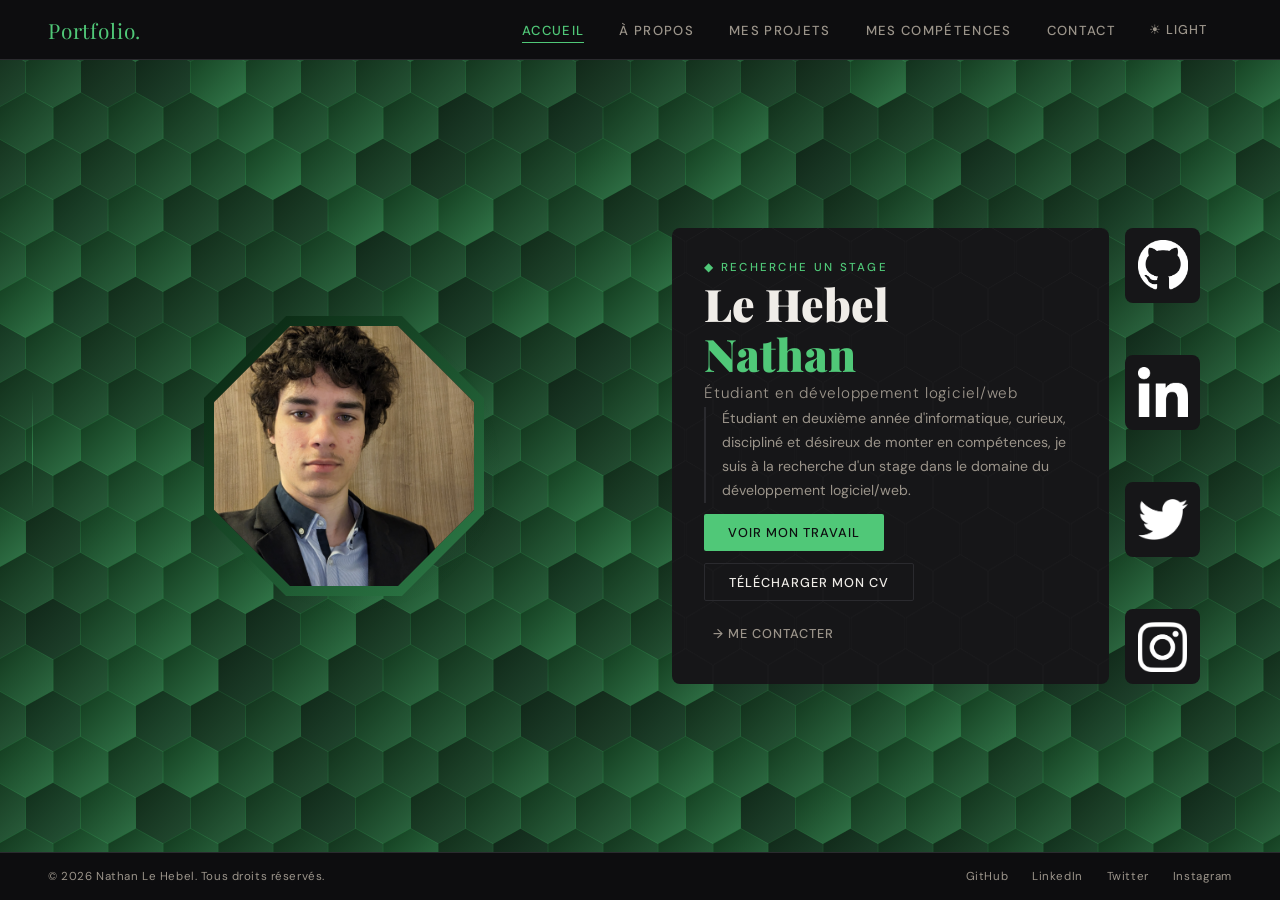
==== index.html @ 36b18d22 "Portfolio v1" ====
<!DOCTYPE html>
<html lang="fr">
<head>
  <meta charset="UTF-8" />
  <meta name="viewport" content="width=device-width, initial-scale=1.0" />
  <title>Portfolio – Nathan Le Hebel</title>
  <link href="https://fonts.googleapis.com/css2?family=Playfair+Display:wght@700;900&family=DM+Sans:wght@300;400;500&display=swap" rel="stylesheet" />
  <link rel="stylesheet" href="style.css" />
</head>
<body>
  <div class="decor-line"></div>
  <div id="hex-bg" style="position:fixed; inset:0; z-index:0; pointer-events:none; overflow:hidden;"></div>

  <nav>
    <div class="logo">Portfolio.</div>
    <div class="nav-right">
      <ul class="nav-links">
        <li><a data-section="accueil" class="active">Accueil</a></li>
        <li><a data-section="apropos">À propos</a></li>
        <li><a data-section="projets">Mes projets</a></li>
        <li><a data-section="competences">Mes compétences</a></li>
        <li><a data-section="contact">Contact</a></li>
      </ul>
      <button id="theme-toggle" class="btn btn-ghost">☀ Light</button>
    </div>
  </nav>

  <div id="viewport">

    <!-- ===== ACCUEIL ===== -->
    <section class="section active" id="section-accueil">
      <div class="hex-side">
        <div class="hexagon-wrap">
          <div class="hex-glow"></div>
          <div class="hexagon">
            <div class="hexagon-inner">
              <img src="Photos-1-001/PXL_20250601_133335522.jpg" alt="Nathan Le Hebel" />
            </div>
          </div>
        </div>
      </div>

      <div class="info-container">
        <div class="info-side">
          <canvas class="hex-pattern"></canvas>
          <span class="tag">◆ Recherche un stage</span>
          <h1>Le Hebel<br /><span class="accent">Nathan</span></h1>
          <p class="role">Étudiant en développement logiciel/web</p>
          <p class="bio">
            Étudiant en deuxième année d'informatique, curieux, discipliné
            et désireux de monter en compétences, je suis à la recherche
            d'un stage dans le domaine du développement logiciel/web.
          </p>
          <div class="btn-row">
            <button class="btn btn-primary" data-nav="projets">Voir mon travail</button>
            <button class="btn btn-outline">Télécharger mon CV</button>
            <button class="btn btn-ghost" data-nav="contact">→ Me contacter</button>
          </div>
        </div>

        <div class="links">
          <a href="#"><img src="images/github_logo.png" alt="GitHub"></a>
          <a href="#"><img src="images/linkedin_logo.png" alt="LinkedIn"></a>
          <a href="#"><img src="images/Logo_of_Twitter.svg.png" alt="Twitter"></a>
          <a href="#"><img src="images/IG-Logo-Silhouette-Free-PNG-Image.png" alt="Instagram"></a>
        </div>
      </div>
    </section>

    <!-- ===== À PROPOS ===== -->
    <section class="section slide-from-right" id="section-apropos">
      <div class="apropos-grid">

        <!-- 1 — Vertical (haut-gauche) : Profil -->
        <div class="apropos-block apropos-block-profil">
          <span class="tag">● Profil</span>
          <div class="apropos-idbloc">
            <div class="apropos-avatar">N</div>
            <div>
              <p class="apropos-name">Nathan Le Hebel</p>
              <p class="apropos-detail">Développeur Full-Stack</p>
            </div>
          </div>
          <span class="apropos-badge">Recherche d'alternance 2025-2026</span>
          <div class="apropos-card-meta">
            <p>🎂 19 ans (22/09/2006)</p>
            <p>📍 Lannion, Bretagne</p>
            <p>🚗 Véhiculé</p>
            <p>✉ lehebelnathan@gmail.com</p>
            <p>🎓 BUT Informatique — 2ᵉ année</p>
          </div>
        </div>

        <!-- 2 — Horizontal (haut-droite) : Intro -->
        <div class="apropos-block apropos-block-intro">
          <span class="tag">● À propos</span>
          <h2>Hello <em class="accent">World !</em></h2>
          <p>
            Passionné par le développement logiciel et web, je suis un étudiant en informatique à la recherche d'une alternance pour approfondir mes compétences techniques et contribuer à des projets concrets. Curieux, rigoureux et autonome, j'aime relever les défis et apprendre de nouvelles technologies. Mon parcours académique et mes projets personnels m'ont permis d'acquérir une solide base en programmation, que je souhaite mettre à profit dans un environnement professionnel stimulant.
          </p>
        </div>

        <!-- 5 — Centre : Stats -->
        <div class="apropos-block apropos-block-stats">
          <div class="stat">
            <p class="stat-value">INNOVATION</p>
          </div>
          <div class="stat">
            <p class="stat-value"><span class="accent">QUALITE</span></p>
          </div>
          <div class="stat">
            <p class="stat-value">COMMUNICATION</p>
          </div>
        </div>

        <!-- 3 — Horizontal (bas-gauche) : Expérience -->
        <div class="apropos-block apropos-block-experience">
          <span class="tag">● Expérience</span>
          <div class="experience-wrapper">
            <button class="exp-arrow prev" type="button" aria-label="Expérience précédente">‹</button>
            <div class="experience-row">

              <div class="experience-card">
                <p class="exp-period">Mai 2026 — Juillet 2026.</p>
                <p class="exp-title">Stage cybersécurité</p>
                <p class="exp-place">STACEM, Grandchamps</p>
                <p class="exp-desc">Développement d'outils d'automatisation et de tests de pénétration. Implémentation de solutions de sécurité.</p>
              </div>

              <div class="experience-card">
                <p class="exp-period">2020 — Auj.</p>
                <p class="exp-title">Projets personnels</p>
                <p class="exp-place">En autonomie</p>
                <p class="exp-desc"></p>
              </div>

            </div>
            <button class="exp-arrow next" type="button" aria-label="Expérience suivante">›</button>
          </div>
        </div>

        <!-- 4 — Vertical (bas-droite) : Parcours -->
        <div class="apropos-block apropos-block-parcours">
          <span class="tag">● Parcours</span>
          <div class="apropos-timeline">
            <div class="timeline-item">
              <p class="timeline-year">A venir...</p>
            </div>
            <div class="timeline-item">
              <p class="timeline-year">2024 – Auj.</p>
              <p class="timeline-title">BUT Informatique, IUT de Lannion</p>
              <p class="timeline-sub"></p>
            </div>
            <div class="timeline-item">
              <p class="timeline-year">2021 - 2024</p>
              <p class="timeline-title">Bac Général, Lycée Benjamin Franklin</p>
              <p class="timeline-sub">NSI + Maths — Mention Bien</p>
            </div>
          </div>
        </div>

      </div>
    </section>

    <!-- ===== PROJETS ===== -->
    <section class="section slide-from-right" id="section-projets">
      <div style="width:100%">
        <div class="projets-header">
          <div>
            <span class="tag">◆ Réalisations</span>
            <div class="projets-title-row">
              <h2>Mes <em class="accent">projets</em></h2>
              <a href="#" class="github-link" aria-label="GitHub">
                <img src="images/github_logo.png" alt="GitHub">
              </a>
            </div>
          </div>
          <a href="#">Voir tout →</a>
        </div>
        <div class="projets-grid">
          <div class="projet-card">
            <span class="projet-tag">Web</span>
            <p class="projet-title">Portfolio Personnel</p>
            <p class="projet-desc">Ce portfolio — SPA avec navigation animée, fond hexagonal interactif, mode sombre/clair et canvas dynamique au survol de la souris.</p>
            <div class="projet-tech">
              <span class="tech-chip">HTML</span>
              <span class="tech-chip">CSS</span>
              <span class="tech-chip">JavaScript</span>
            </div>
          </div>
          <div class="projet-card">
            <span class="projet-tag">Web</span>
            <p class="projet-title">Alizon, création d'une marketplace</p>
            <p class="projet-desc">J’ai mené la conceptualisation et le développement d'un site web de commerce en
                                    ligne,en groupe de 7 dans le cadre d’un projet universitaire. Nous avons pu appliquer la
                                    méthode SCRUM pour la gestion des tâches et du groupe, et manipuler avec des
                                    technologies telles que Git et Jira, et des langages tels que le HTML/CSS/JS, PHP, SQL.</p>
            <div class="projet-tech">
              <span class="tech-chip">PHP</span>
              <span class="tech-chip">MySQL</span>
              <span class="tech-chip">HTML</span>
              <span class="tech-chip">sCSS</span>
              <span class="tech-chip">JavaScript</span>
              <span class="tech-chip">Docker</span>
            </div>
          </div>
          <div class="projet-card">
            <span class="projet-tag">Logiciel</span>
            <p class="projet-title">Snake, robot IA</p>
            <p class="projet-desc">J'ai développé un robot automatisé pour le jeu « Snake » en C, en optimisant le code. J'ai
                                    utilisé Doxygen pour la documentation.</p>
            <div class="projet-tech">
              <span class="tech-chip">C</span>
            </div>
          </div>
          <div class="projet-card">
            <span class="projet-tag">DevOps</span>
            <p class="projet-title">Pipeline automatisée de traitement de fichiers</p>
            <p class="projet-desc">J’ai conceptualisé et mis en œuvre une pipeline utilisant Bash et PHP, conteneurisée
                                  avec Docker.</p>
            <div class="projet-tech">
              <span class="tech-chip">Bash</span>
              <span class="tech-chip">PHP</span>
              <span class="tech-chip">Docker</span>
            </div>
          </div>
          <div class="projet-card">
            <span class="projet-tag">Web</span>
            <p class="projet-title">Site vitrine pour les JO 2024</p>
            <p class="projet-desc">J'ai acquis de solides compétences en développement web (HTML/CSS/JS) en
                                    concevant (Figma), imaginant puis en menant le développement avec une équipe de
                                    camarades, un site web vitrine pour les JO 2024, en simulant un recueil de besoins pour
                                    le client, et une présentation du produit.</p>
            <div class="projet-tech">
              <span class="tech-chip">HTML</span>
              <span class="tech-chip">CSS</span>
              <span class="tech-chip">FIGMA</span>
            </div>
          </div>
          <div class="projet-card dashed">
            <p class="projet-placeholder">+ Projet en cours<small>API REST avec Node.js — bientôt</small></p>
          </div>
        </div>
      </div>
    </section>

    <!-- ===== COMPÉTENCES ===== -->
    <section class="section slide-from-right" id="section-competences">
      <div class="competences-left">
        <span class="tag">◆ Savoir-faire</span>
        <h2 style="margin-top:0.3rem;">Mes <em class="accent">compétences</em></h2>
        <p style="margin-top:0.6rem;">Acquises en formation BTS SIO SLAM et renforcées par des projets personnels — des bases solides, et encore beaucoup à explorer.</p>

        <div class="skill-group">
          <div class="skill-label">HTML / CSS <span>80%</span></div>
          <div class="skill-bar"><div class="skill-fill" data-width="80"></div></div>
        </div>
        <div class="skill-group">
          <div class="skill-label">JavaScript <span>65%</span></div>
          <div class="skill-bar"><div class="skill-fill" data-width="65"></div></div>
        </div>
        <div class="skill-group">
          <div class="skill-label">Python <span>70%</span></div>
          <div class="skill-bar"><div class="skill-fill" data-width="70"></div></div>
        </div>
        <div class="skill-group">
          <div class="skill-label">PHP <span>60%</span></div>
          <div class="skill-bar"><div class="skill-fill" data-width="60"></div></div>
        </div>
        <div class="skill-group">
          <div class="skill-label">Java <span>55%</span></div>
          <div class="skill-bar"><div class="skill-fill" data-width="55"></div></div>
        </div>
        <div class="skill-group">
          <div class="skill-label">SQL (MySQL / PostgreSQL) <span>65%</span></div>
          <div class="skill-bar"><div class="skill-fill" data-width="65"></div></div>
        </div>
      </div>

      <div class="competences-right">
        <div>
          <p class="comp-section-title">Frameworks & Librairies</p>
          <div class="chips-grid">
            <span class="chip">Bootstrap</span>
            <span class="chip">Tkinter</span>
            <span class="chip">Swing</span>
            <span class="chip">Node.js</span>
            <span class="chip">Express</span>
          </div>
        </div>
        <div>
          <p class="comp-section-title">Outils & Environnements</p>
          <div class="chips-grid">
            <span class="chip">Git & GitHub</span>
            <span class="chip">VS Code</span>
            <span class="chip">IntelliJ IDEA</span>
            <span class="chip">Linux (Debian)</span>
            <span class="chip">Docker (bases)</span>
            <span class="chip">Figma</span>
          </div>
        </div>
        <div>
          <p class="comp-section-title">Soft Skills</p>
          <div class="chips-grid">
            <span class="chip">Curiosité</span>
            <span class="chip">Rigueur</span>
            <span class="chip">Autonomie</span>
            <span class="chip">Travail d'équipe</span>
            <span class="chip">Adaptabilité</span>
            <span class="chip">Veille technologique</span>
          </div>
        </div>
        <div>
          <p class="comp-section-title">Langues</p>
          <div class="chips-grid">
            <span class="chip">Français — Natif</span>
            <span class="chip">Anglais — B2</span>
          </div>
        </div>
      </div>
    </section>

    <!-- ===== CONTACT ===== -->
    <section class="section slide-from-right" id="section-contact">
      <div class="contact-left">
        <span class="tag">◆ Restons en contact</span>
        <h2 style="margin-top:0.5rem;">Une <em class="accent">opportunité</em><br />à me proposer ?</h2>
        <p>Je suis à la recherche d'une alternance en développement full-stack pour 2025-2026. N'hésitez pas à me contacter, je réponds rapidement.</p>
        <div class="contact-info">
          <a class="contact-row" href="mailto:lehebelnathan@gmail.com">
            <span class="contact-icon">✉</span>
            <span>lehebelnathan@gmail.com</span>
          </a>
          <a class="contact-row" href="tel:+33782766495">
            <span class="contact-icon">📞</span>
            <span>07 82 76 64 95</span>
          </a>
          <div class="contact-row">
            <span class="contact-icon">📍</span>
            <span>Lannion, Bretagne</span>
          </div>
          <div class="contact-row">
            <span class="contact-icon">🎓</span>
            <span>BUT Informatique — IUT de Lannion</span>
          </div>
        </div>
      </div>

      <form class="contact-form" id="contact-form" action="https://formspree.io/f/maqvlajb" method="POST">
        <p class="contact-form-title">Envoyez-moi un message</p>
        <div class="form-group">
          <label class="form-label" for="cf-name">Nom</label>
          <input type="text" id="cf-name" name="name" class="form-input" placeholder="Votre nom" required />
        </div>
        <div class="form-group">
          <label class="form-label" for="cf-email">Email</label>
          <input type="email" id="cf-email" name="email" class="form-input" placeholder="votre@email.com" required />
        </div>
        <div class="form-group">
          <label class="form-label" for="cf-message">Message</label>
          <textarea id="cf-message" name="message" class="form-input" rows="4" placeholder="Votre message..." required></textarea>
        </div>
        <input type="hidden" name="_subject" value="Nouveau message depuis le portfolio">
        <button type="submit" class="btn btn-primary" id="cf-submit">Envoyer →</button>
        <p class="form-feedback" id="cf-feedback" hidden></p>
      </form>
    </section>

  </div><!-- /viewport -->

  <footer>
    <span>&copy; 2026 Nathan Le Hebel. Tous droits réservés.</span>
    <div class="footer-links">
      <a href="#">GitHub</a>
      <a href="#">LinkedIn</a>
      <a href="#">Twitter</a>
      <a href="#">Instagram</a>
    </div>
  </footer>

  <script>
    /* ================================================================
       HEXAGON BACKGROUND
    ================================================================ */
    const hexBg = document.getElementById('hex-bg');

    // Espacement augmenté (44→55, 37→46) → ~36% d'hexagones en moins
    const HEX_COL = 55;
    const HEX_ROW = 46;
    for (let row = 0; row < Math.ceil(window.innerHeight / HEX_ROW); row++) {
      for (let col = 0; col < Math.ceil(window.innerWidth / HEX_COL) + 1; col++) {
        const hex = document.createElement('div');
        hex.classList.add('hexagon-bg');
        hex.style.left = `${(col - 0.1) * HEX_COL - (row % 2 === 1 ? HEX_COL / 2 : 0)}px`;
        hex.style.top  = `${row * HEX_ROW}px`;
        hex.style.opacity = (0.3 + Math.random() * 0.3).toFixed(2);
        hex.dataset.baseOpacity = hex.style.opacity;
        hexBg.appendChild(hex);
      }
    }

    const hexagons = document.querySelectorAll('.hexagon-bg');

    // Flash aléatoire
    setInterval(() => {
      for (let i = 0; i < 4; i++) {
        const h = hexagons[Math.floor(Math.random() * hexagons.length)];
        h.style.background = 'white';
        h.style.opacity    = '1';
        setTimeout(() => {
          h.style.background = 'linear-gradient(135deg, var(--accent2), var(--accent))';
          h.style.opacity    = h.dataset.baseOpacity;
        }, 2000);
      }
    }, 2000);

    /* ================================================================
       CANVAS PATTERN — appliqué à tous les blocs principaux
       (info-side, apropos-block, projet-card, contact-form)
       + PROXIMITÉ SOURIS sur les hexagones de fond
    ================================================================ */

    // Injecte un <canvas class="hex-pattern"> au début de chaque bloc cible
    ['.info-side', '.apropos-block', '.projet-card', '.contact-form'].forEach(sel => {
      document.querySelectorAll(sel).forEach(block => {
        if (block.querySelector(':scope > canvas.hex-pattern')) return;
        const c = document.createElement('canvas');
        c.className = 'hex-pattern';
        block.insertBefore(c, block.firstChild);
      });
    });

    // Liste { bloc, canvas, contexte }
    const hexBlocks = Array.from(document.querySelectorAll('canvas.hex-pattern')).map(c => ({
      block:  c.parentElement,
      canvas: c,
      ctx:    c.getContext('2d')
    }));

    // Cache des positions des hexagones de fond (fixes)
    const hexCache = Array.from(hexagons).map(hex => {
      const r = hex.getBoundingClientRect();
      return { x: r.left, y: r.top, w: r.width, h: r.height, cx: r.left + r.width / 2, cy: r.top + r.height / 2 };
    });

    function drawCanvasPattern(mouseClientX = null, mouseClientY = null) {
      hexBlocks.forEach(({ block, canvas, ctx }) => {
        const rect = block.getBoundingClientRect();
        if (rect.width < 1 || rect.height < 1) return;

        canvas.width  = rect.width;
        canvas.height = rect.height;
        ctx.clearRect(0, 0, canvas.width, canvas.height);

        const mx = mouseClientX != null ? mouseClientX - rect.left : null;
        const my = mouseClientY != null ? mouseClientY - rect.top  : null;

        for (let i = 0; i < hexCache.length; i++) {
          const hp = hexCache[i];
          if (hp.x + hp.w < rect.left || hp.x > rect.right ||
              hp.y + hp.h < rect.top  || hp.y > rect.bottom) continue;

          const x = hp.cx - rect.left;
          const y = hp.cy - rect.top;
          const r = hp.w / 2;

          ctx.beginPath();
          for (let k = 0; k < 6; k++) {
            const a  = (Math.PI / 180) * (60 * k - 30);
            const px = x + r * Math.cos(a);
            const py = y + r * Math.sin(a);
            k === 0 ? ctx.moveTo(px, py) : ctx.lineTo(px, py);
          }
          ctx.closePath();

          const dist = mx != null ? Math.hypot(mx - x, my - y) : Infinity;
          ctx.strokeStyle = dist < 90 ? 'rgba(255,255,255,0.2)' : 'rgba(255,255,255,0.02)';
          ctx.lineWidth   = 1;
          ctx.stroke();
        }
      });
    }

    drawCanvasPattern();

    // Throttle avec requestAnimationFrame : limite les MAJ à 60 fps max
    let lastMouse = null;
    let rafQueued = false;
    document.addEventListener('mousemove', (e) => {
      lastMouse = { x: e.clientX, y: e.clientY };
      if (rafQueued) return;
      rafQueued = true;
      requestAnimationFrame(() => {
        rafQueued = false;
        const mx = lastMouse.x, my = lastMouse.y;

        // Proximité hexagones de fond (utilise le cache)
        for (let i = 0; i < hexCache.length; i++) {
          const hp  = hexCache[i];
          const hex = hexagons[i];
          const dist = Math.hypot(mx - hp.cx, my - hp.cy);
          if (dist < 130) {
            hex.style.opacity    = (1 - (dist / 130) * 0.5).toFixed(2);
            hex.style.background = 'var(--transform-color)';
          } else {
            hex.style.opacity    = hex.dataset.baseOpacity;
            hex.style.background = 'linear-gradient(135deg, var(--accent2), var(--accent))';
          }
        }

        drawCanvasPattern(mx, my);
      });
    });

    /* ================================================================
       NAVIGATION SPA
    ================================================================ */
    const sectionOrder = ['accueil', 'apropos', 'projets', 'competences', 'contact'];
    let currentSection  = 'accueil';
    let isTransitioning = false;

    function navigateTo(targetId) {
      if (targetId === currentSection || isTransitioning) return;
      isTransitioning = true;

      const currentEl = document.getElementById(`section-${currentSection}`);
      const targetEl  = document.getElementById(`section-${targetId}`);
      const goingRight = sectionOrder.indexOf(targetId) > sectionOrder.indexOf(currentSection);

      // Positionne la section entrante hors champ (sans toucher à opacity — géré par CSS)
      targetEl.classList.remove('active', 'slide-out-left', 'slide-out-right');
      targetEl.classList.add(goingRight ? 'slide-from-right' : 'slide-from-left');
      void targetEl.offsetWidth; // force reflow

      // Sortie
      currentEl.classList.remove('active');
      currentEl.classList.add(goingRight ? 'slide-out-left' : 'slide-out-right');

      // Entrée
      targetEl.classList.remove('slide-from-right', 'slide-from-left');
      targetEl.classList.add('active');

      // Nav active
      document.querySelectorAll('.nav-links a').forEach(a => {
        a.classList.toggle('active', a.dataset.section === targetId);
      });

      // Barres de compétences
      const fills = document.querySelectorAll('.skill-fill');
      if (targetId === 'competences') {
        setTimeout(() => fills.forEach(b => { b.style.width = b.dataset.width + '%'; }), 300);
      } else {
        fills.forEach(b => { b.style.width = '0%'; });
      }

      currentSection = targetId;
      setTimeout(() => {
        isTransitioning = false;
        // Redessine les canvas patterns (les blocs ont changé de position)
        drawCanvasPattern();
      }, 550);
    }

    // Liens de nav
    document.querySelectorAll('.nav-links a[data-section]').forEach(link => {
      link.addEventListener('click', () => navigateTo(link.dataset.section));
    });

    // Boutons raccourcis
    document.querySelectorAll('[data-nav]').forEach(btn => {
      btn.addEventListener('click', () => navigateTo(btn.dataset.nav));
    });

    // Clavier
    document.addEventListener('keydown', e => {
      const idx = sectionOrder.indexOf(currentSection);
      if (e.key === 'ArrowRight' && idx < sectionOrder.length - 1) navigateTo(sectionOrder[idx + 1]);
      if (e.key === 'ArrowLeft'  && idx > 0)                        navigateTo(sectionOrder[idx - 1]);
    });

    /* ================================================================
       DARK / LIGHT TOGGLE
    ================================================================ */
    document.getElementById('theme-toggle').addEventListener('click', () => {
      const isLight = document.body.classList.toggle('light');
      document.getElementById('theme-toggle').textContent = isLight ? '☾ Dark' : '☀ Light';
    });

    /* ================================================================
       NAVIGATION DES EXPÉRIENCES (flèches gauche/droite)
       Affichées seulement si la zone défile (donc plus de 4 cartes).
    ================================================================ */
    (function () {
      const row  = document.querySelector('.experience-row');
      const prev = document.querySelector('.exp-arrow.prev');
      const next = document.querySelector('.exp-arrow.next');
      if (!row || !prev || !next) return;

      function step() {
        const card = row.querySelector('.experience-card');
        if (!card) return row.clientWidth;
        // largeur d'une carte + le gap (0.7rem ≈ 11.2px)
        return card.getBoundingClientRect().width + 11.2;
      }

      function update() {
        const canScroll = row.scrollWidth > row.clientWidth + 1;
        if (!canScroll) {
          prev.hidden = true;
          next.hidden = true;
          return;
        }
        const atStart = row.scrollLeft <= 1;
        const atEnd   = row.scrollLeft + row.clientWidth >= row.scrollWidth - 1;
        prev.hidden = atStart;
        next.hidden = atEnd;
      }

      prev.addEventListener('click', () => row.scrollBy({ left: -step(), behavior: 'smooth' }));
      next.addEventListener('click', () => row.scrollBy({ left:  step(), behavior: 'smooth' }));
      row.addEventListener('scroll', update);
      window.addEventListener('resize', update);
      update();
    })();

    /* ================================================================
       FORMULAIRE DE CONTACT — envoi via Formspree (fetch AJAX)
       L'email arrive directement dans la boîte sans ouvrir de client mail.
    ================================================================ */
    (function () {
      const form     = document.getElementById('contact-form');
      const submit   = document.getElementById('cf-submit');
      const feedback = document.getElementById('cf-feedback');

      form.addEventListener('submit', async (e) => {
        e.preventDefault();
        submit.disabled = true;
        submit.textContent = 'Envoi…';
        submit.classList.remove('btn-success');
        feedback.hidden = true;
        feedback.classList.remove('error', 'success');

        try {
          const response = await fetch(form.action, {
            method:  'POST',
            body:    new FormData(form),
            headers: { 'Accept': 'application/json' }
          });

          if (response.ok) {
            // Succès : message dans le bouton pendant 5s
            form.reset();
            submit.textContent = '✓ Message envoyé !';
            submit.classList.add('btn-success');
            setTimeout(() => {
              submit.textContent = 'Envoyer →';
              submit.classList.remove('btn-success');
              submit.disabled = false;
            }, 5000);
            return; // ne pas réactiver tout de suite
          } else {
            const data = await response.json().catch(() => ({}));
            const msg  = data.errors?.map(err => err.message).join(', ') || 'Une erreur est survenue.';
            feedback.textContent = '✗ ' + msg;
            feedback.classList.add('error');
            feedback.hidden = false;
            submit.textContent = 'Envoyer →';
          }
        } catch (err) {
          feedback.textContent = '✗ Connexion impossible. Réessayez ou écrivez-moi directement.';
          feedback.classList.add('error');
          feedback.hidden = false;
          submit.textContent = 'Envoyer →';
        }
        submit.disabled = false;
      });
    })();
  </script>
</body>
</html>
---- style.css ----
/* ================================================================
       RESET & VARIABLES
    ================================================================ */
    *, *::before, *::after { margin: 0; padding: 0; box-sizing: border-box; }

    :root {
      --bg:             #0d0d0f;
      --surface:        #161618;
      --border:         #2a2a2e;
      --accent:         #50C878;
      --accent2:        #145926;
      --text:           #f0ede8;
      --muted:          #9c958b;
      --hex-border1:    #07200e;
      --hex-border2:    #2e7e49;
      --transform-color:#2a936a;
    }

    body.light {
      --bg:          #f5f5f0;
      --surface:     #e8e8e3;
      --border:      #d0d0cc;
      --text:        #1a1a1a;
      --muted:       #282725;
      --hex-border1: #346f34;
      --hex-border2: #9ad39a;
    }

    html, body {
      height: 100%;
      overflow: hidden;
      background: var(--bg);
      color: var(--text);
      font-family: 'DM Sans', sans-serif;
    }

    /* ================================================================
       UTILITAIRES
    ================================================================ */

    /* Remplace tous les `em { font-style:normal; color:var(--accent) }`
       répétés 4× et les `h1 span { color:var(--accent) }` */
    .accent { color: var(--accent); font-style: normal; }

    .tag {
      font-size: 0.72rem;
      letter-spacing: 0.2em;
      text-transform: uppercase;
      color: var(--accent);
      font-weight: 500;
    }

    /* ================================================================
       LAYOUT PRINCIPAL
    ================================================================ */
    nav, #viewport, footer { position: relative; z-index: 10; }

    /* ================================================================
       NAVBAR
    ================================================================ */
    nav {
      display: flex;
      align-items: center;
      justify-content: space-between;
      padding: 0 3rem;
      height: 60px;
      border-bottom: 1px solid var(--border);
      background: var(--bg);
    }

    .nav-right {
      display: flex;
      align-items: center;
      gap: 1.5rem;
    }

    .logo {
      font-family: 'Playfair Display', serif;
      font-size: 1.3rem;
      color: var(--accent);
      letter-spacing: 0.04em;
    }

    .nav-links {
      display: flex;
      gap: 2.2rem;
      list-style: none;
      align-items: center;
    }

    .nav-links a, .projets-header h2 a {
      text-decoration: none;
      color: var(--muted);
      font-size: 0.82rem;
      letter-spacing: 0.1em;
      text-transform: uppercase;
      font-weight: 500;
      transition: color 0.2s;
      position: relative;
      cursor: pointer;
    }

    .nav-links a::after, .projets-header h2 a::after {
      content: '';
      position: absolute;
      bottom: -4px; left: 0;
      width: 0; height: 1px;
      background: var(--accent);
      transition: width 0.25s;
    }

    .nav-links a:hover, .projets-header h2 a:hover      { color: var(--text); }
    .nav-links a:hover::after,
    .nav-links a.active::after,
    .projets-header h2 a.active::after { width: 100%; }
    .nav-links a.active, .projets-header h2 a.active     { color: var(--accent); }

    /* ================================================================
       VIEWPORT & SECTIONS
    ================================================================ */
    #viewport {
      height: calc(100vh - 60px - 48px);
      position: relative;
      overflow: hidden;
    }

    .section {
      position: absolute;
      inset: 0;
      display: grid;
      grid-template-columns: 1fr 1fr;
      align-items: center;
      padding: 2rem 5rem;
      gap: 4rem;
      opacity: 0;
      pointer-events: none;
      transition: opacity 0.5s ease, transform 0.5s cubic-bezier(0.77, 0, 0.175, 1);
    }

    .section.active         { opacity: 1; pointer-events: all; transform: translateX(0) !important; }
    .section.slide-from-right { transform: translateX(80px); }
    .section.slide-from-left  { transform: translateX(-80px); }
    .section.slide-out-left   { transform: translateX(-80px); opacity: 0; pointer-events: none; }
    .section.slide-out-right  { transform: translateX(80px);  opacity: 0; pointer-events: none; }

    /* Surcharges de grille par section */
    #section-apropos     {
      grid-template-columns: 1fr;
      grid-template-rows: 1fr;
      align-items: stretch;
      padding: 1rem 2rem;
      gap: 0;
    }
    #section-projets     { grid-template-columns: 1fr; align-items: start; padding-top: 3rem; }
    #section-competences { align-items: start; padding-top: 2.5rem; }
    #section-contact     { align-items: center; }

    /* ================================================================
       SECTION ACCUEIL — HEXAGONE
    ================================================================ */
    @keyframes float    { 0%, 100% { transform: translateY(0); } 50% { transform: translateY(-12px); } }
    @keyframes rotation { from { transform: rotate(0deg); } to { transform: rotate(360deg); } }

    .hex-side {
      display: flex;
      justify-content: center;
      align-items: center;
      position: relative;
      z-index: 1;
    }

    .hexagon-wrap {
      position: relative;
      width: 280px; height: 280px;
      animation: rotation 60s infinite linear;
    }

    .hex-glow {
      position: absolute;
      width: 300px; height: 300px;
      background: radial-gradient(circle, rgba(80,200,120,0.1) 0%, transparent 70%);
      border-radius: 50%;
      pointer-events: none;
    }

    .hexagon {
      width: 280px; height: 280px;
      clip-path: polygon(29.3% 0%, 70.7% 0%, 100% 29.3%, 100% 70.7%, 70.7% 100%, 29.3% 100%, 0% 70.7%, 0% 29.3%);
      display: flex;
      align-items: center;
      justify-content: center;
      position: relative;
      overflow: hidden;
      animation: float 4s ease-in-out infinite;
      cursor: pointer;
      transition: width 0.2s, height 0.2s;
    }

    .hexagon:hover { width: 290px; height: 290px; }

    .hexagon::before {
      content: '';
      position: absolute;
      inset: 0;
      background: linear-gradient(135deg, var(--hex-border1), var(--hex-border2));
      z-index: 0;
      transition: filter 0.2s;
    }

    .hexagon:hover::before {
      filter: brightness(0) saturate(100%) invert(63%) sepia(60%) saturate(400%) hue-rotate(95deg);
    }

    .hexagon-inner {
      width: 260px; height: 260px;
      clip-path: polygon(29.3% 0%, 70.7% 0%, 100% 29.3%, 100% 70.7%, 70.7% 100%, 29.3% 100%, 0% 70.7%, 0% 29.3%);
      background: var(--surface);
      display: flex;
      align-items: center;
      justify-content: center;
      position: absolute;
      transition: width 0.2s, height 0.2s;
    }

    .hexagon:hover .hexagon-inner { width: 270px; height: 270px; }

    .hexagon-inner img {
      width: 100%; height: 100%;
      object-fit: cover;
      animation: rotation 60s linear infinite reverse;
      scale: 1.1;
    }

    /* ================================================================
       SECTION ACCUEIL — INFOS
    ================================================================ */
    .info-container {
      z-index: 1;
      display: flex;
      flex-direction: row;
      align-items: stretch;
      gap: 1rem;
      min-width: 50%;
    }

    .info-side {
      position: relative;
      display: flex;
      flex-direction: column;
      gap: 0.3rem;
      background: var(--surface);
      padding: 2em;
      border-radius: 8px;
      flex: 1;
    }

    /* Le canvas de fond est en position absolute, le contenu par-dessus */
    .info-side > *:not(canvas) { position: relative; z-index: 1; }

    .hex-pattern {
      position: absolute;
      inset: 0;
      width: 100%; height: 100%;
      border-radius: 8px;
      pointer-events: none;
      z-index: 0;
    }

    h1 {
      font-family: 'Playfair Display', serif;
      font-size: clamp(2.2rem, 3.5vw, 3rem);
      font-weight: 900;
      line-height: 1.1;
      color: var(--text);
    }

    .role {
      font-size: 0.95rem;
      color: var(--muted);
      font-weight: 300;
      letter-spacing: 0.05em;
    }

    .bio {
      font-size: 0.88rem;
      color: var(--muted);
      line-height: 1.7;
      max-width: 380px;
      border-left: 2px solid var(--border);
      padding-left: 1rem;
    }

    .btn-row { display: flex; gap: 0.8rem; flex-wrap: wrap; margin-top: 0.4rem; }

    .btn {
      padding: 0.6rem 1.5rem;
      font-family: 'DM Sans', sans-serif;
      font-size: 0.8rem;
      font-weight: 500;
      letter-spacing: 0.08em;
      text-transform: uppercase;
      border: none;
      cursor: pointer;
      transition: all 0.22s ease;
      border-radius: 2px;
    }

    .btn-primary  { background: var(--accent); color: #0d0d0f; }
    .btn-primary:hover  { background: var(--accent2); color: #fff; transform: translateY(-2px); }
    .btn-outline  { background: transparent; color: var(--text); border: 1px solid var(--border); }
    .btn-outline:hover  { border-color: var(--accent); color: var(--accent); transform: translateY(-2px); }
    .btn-ghost    { background: transparent; color: var(--muted); border: 1px solid transparent; padding-left: 0.5rem; }
    .btn-ghost:hover    { color: var(--text); }

    .links {
      display: flex;
      flex-direction: column;
      justify-content: space-between;
      align-items: center;
    }

    .links a {
      text-decoration: none;
      background-color: var(--surface);
      border-radius: 8px;
      width: 75px; height: 75px;
      display: flex;
      align-items: center;
      justify-content: center;
      transition: border 0.2s;
    }

    .links a:hover { border: 1px solid var(--accent); }

    .links a img {
      width: 50px; height: 50px;
      object-fit: contain;
      filter: brightness(0) invert(1);
      transition: filter 0.2s;
    }

    .links a:hover img {
      filter: brightness(0) saturate(100%) invert(63%) sepia(60%) saturate(400%) hue-rotate(95deg);
    }

    /* ================================================================
       SECTION À PROPOS
    ================================================================ */
    .apropos-visual {
      display: flex;
      align-items: center;
      justify-content: center;
    }

    .apropos-card {
      background: var(--surface);
      border: 1px solid var(--border);
      border-radius: 12px;
      padding: 2.5rem;
      width: 100%; max-width: 320px;
      display: flex;
      flex-direction: column;
      gap: 1.5rem;
      position: relative;
      overflow: hidden;
    }

    /* Lueur décorative en haut à droite */
    .apropos-card::before {
      content: '';
      position: absolute;
      top: -40px; right: -40px;
      width: 120px; height: 120px;
      background: radial-gradient(circle, rgba(80,200,120,0.15) 0%, transparent 70%);
      border-radius: 50%;
    }

    .apropos-idbloc {
      display: flex;
      flex-direction: row;
      align-items: center;
      gap: 1rem;
    }

    .apropos-avatar {
      width: 80px; height: 80px;
      border-radius: 50%;
      background: linear-gradient(135deg, var(--accent2), var(--accent));
      display: flex;
      align-items: center;
      justify-content: center;
      font-family: 'Playfair Display', serif;
      font-size: 2rem;
      color: #0d0d0f;
      font-weight: 900;
    }

    .apropos-name   { font-family: 'Playfair Display', serif; font-size: 1.3rem; color: var(--text); }
    .apropos-detail { font-size: 0.78rem; color: var(--muted); letter-spacing: 0.08em; text-transform: uppercase; margin-top: 0.3rem; }

    .apropos-badge {
      margin-top: 1rem;
      display: inline-block;
      padding: 0.3rem 0.8rem;
      background: rgba(80,200,120,0.1);
      border: 1px solid rgba(80,200,120,0.3);
      border-radius: 20px;
      font-size: 0.72rem;
      color: var(--accent);
      letter-spacing: 0.1em;
      text-transform: uppercase;
    }

    .apropos-card-meta {
      border-top: 1px solid var(--border);
      padding-top: 1rem;
      display: flex;
      flex-direction: column;
      gap: 1rem;
    }

    .apropos-card-meta p { font-size: 0.75rem; color: var(--muted); }

    .apropos-content {
      display: flex;
      flex-direction: column;
      gap: 1.4rem;
    }

    .apropos-content h2 {
      font-family: 'Playfair Display', serif;
      font-size: 2rem;
      font-weight: 900;
      color: var(--text);
      line-height: 1.2;
    }

    .apropos-content p { font-size: 0.9rem; color: var(--muted); line-height: 1.8; }

    /* Timeline */
    .apropos-timeline {
      display: flex;
      flex-direction: column;
      gap: 0.8rem;
      border-left: 2px solid var(--border);
      padding-left: 1.2rem;
    }

    .timeline-item { position: relative; }

    .timeline-item::before {
      content: '';
      position: absolute;
      left: -1.55rem; top: 0.35rem;
      width: 8px; height: 8px;
      border-radius: 50%;
      background: var(--accent);
      border: 2px solid var(--bg);
    }

    .timeline-year  { font-size: 0.7rem; color: var(--accent); letter-spacing: 0.15em; text-transform: uppercase; font-weight: 500; }
    .timeline-title { font-size: 0.88rem; color: var(--text); font-weight: 500; }
    .timeline-sub   { font-size: 0.78rem; color: var(--muted); }

    /* ----------------------------------------------------------------
       Grille 5 blocs (À propos)
    ---------------------------------------------------------------- */
    .apropos-grid {
      display: grid;
      grid-template-columns: 0.85fr 1.3fr 0.85fr;
      grid-template-rows: 1.3fr 0.7fr 1.3fr;
      gap: 0.7rem;
      width: 100%;
      height: 100%;
    }

    .apropos-block {
      background: var(--surface);
      border: 1px solid var(--border);
      border-radius: 10px;
      padding: 1.1rem 1.3rem;
      position: relative;
      overflow: hidden;
      display: flex;
      flex-direction: column;
      gap: 0.5rem;
      transition: border-color 0.25s, transform 0.25s;
    }


    /* lueur décorative en haut à droite */
    .apropos-block::before {
      content: '';
      position: absolute;
      top: -40px; right: -40px;
      width: 120px; height: 120px;
      border-radius: 50%;
      pointer-events: none;
    }

    .apropos-block > *:not(canvas) { position: relative; z-index: 1; }

    /* Pattern hexagonal interactif sur tous les blocs principaux */
    .contact-form { position: relative; overflow: hidden; }
    .projet-card > *:not(canvas),
    .contact-form > *:not(canvas) {
      position: relative;
      z-index: 1;
    }

    .apropos-block-profil      { grid-column: 1;          grid-row: 1 / span 2; }
    .apropos-block-intro       { grid-column: 2 / span 2; grid-row: 1;          }
    .apropos-block-stats       { grid-column: 2;          grid-row: 2;          }
    .apropos-block-experience  { grid-column: 1 / span 2; grid-row: 3;          }
    .apropos-block-parcours    { grid-column: 3;          grid-row: 2 / span 2; }

    /* Bloc Profil */
    .apropos-block-profil .apropos-avatar {
      width: 56px; height: 56px;
      font-size: 1.5rem;
      margin-top: 0.3rem;
    }
    .apropos-block-profil .apropos-card-meta { margin-top: auto; }

    /* Bloc Intro */
    .apropos-block-intro h2 {
      font-family: 'Playfair Display', serif;
      font-size: 1.6rem;
      font-weight: 900;
      color: var(--text);
      line-height: 1.2;
    }
    .apropos-block-intro p {
      font-size: 0.8rem;
      color: var(--muted);
      line-height: 1.65;
    }

    /* Bloc Stats (centre) */
    .apropos-block-stats {
      flex-direction: row;
      align-items: center;
      justify-content: space-around;
      text-align: center;
      gap: 0.5rem;
    }
    .stat-value {
      font-family: 'Playfair Display', serif;
      font-size: 1.4rem;
      font-weight: 900;
      color: var(--text);
      line-height: 1;
    }
    .stat-label {
      font-size: 0.65rem;
      color: var(--muted);
      letter-spacing: 0.12em;
      text-transform: uppercase;
      margin-top: 0.4rem;
    }

    /* Bloc Expérience — cartes côte à côte avec navigation */
    .experience-wrapper {
      position: relative;
      flex: 1;
      min-height: 0;
      margin-top: 0.4rem;
      display: flex;
      align-items: stretch;
    }

    .experience-row {
      display: flex;
      gap: 0.7rem;
      flex: 1;
      min-height: 0;
      overflow-x: auto;
      overflow-y: hidden;
      scroll-behavior: smooth;
      scrollbar-width: none;       /* Firefox */
      -ms-overflow-style: none;    /* IE/Edge */
    }
    .experience-row::-webkit-scrollbar { display: none; }

    .experience-card {
      flex: 0 0 calc((100% - 2.1rem) / 4); /* 4 cartes visibles + 3 gaps */
      background: #1d1d20; /* opaque pour masquer le motif hexagonal */
      border: 1px solid var(--border);
      border-radius: 8px;
      padding: 0.85rem 1rem;
      display: flex;
      flex-direction: column;
      gap: 0.35rem;
      transition: border-color 0.2s;
      position: relative;
      overflow: hidden;
      cursor: pointer;
    }
    .experience-card:hover { border-color: var(--accent); }

    /* Flèches de navigation */
    .exp-arrow {
      position: absolute;
      top: 50%;
      transform: translateY(-50%);
      width: 32px; height: 32px;
      background: var(--surface);
      border: 1px solid var(--border);
      border-radius: 50%;
      color: var(--text);
      font-family: 'DM Sans', sans-serif;
      font-size: 1.1rem;
      line-height: 1;
      display: flex;
      align-items: center;
      justify-content: center;
      cursor: pointer;
      z-index: 5;
      transition: opacity 0.2s, border-color 0.2s, background 0.2s;
      box-shadow: 0 2px 8px rgba(0,0,0,0.4);
      padding: 0;
    }
    .exp-arrow:hover    { border-color: var(--accent); color: var(--accent); }
    .exp-arrow.prev     { left: -10px; }
    .exp-arrow.next     { right: -10px; }
    .exp-arrow[hidden]  { display: none; }
    .exp-arrow.disabled { opacity: 0.3; pointer-events: none; }


    .exp-period {
      font-size: 0.65rem;
      color: var(--accent);
      letter-spacing: 0.13em;
      text-transform: uppercase;
      font-weight: 500;
    }

    .exp-title {
      font-family: 'Playfair Display', serif;
      font-size: 0.98rem;
      color: var(--text);
      line-height: 1.25;
    }

    .exp-place {
      font-size: 0.72rem;
      color: var(--muted);
      font-style: italic;
    }

    .exp-desc {
      font-size: 0.72rem;
      color: var(--muted);
      line-height: 1.5;
      margin-top: auto;
    }

    /* Bloc Parcours */
    .apropos-block-parcours .apropos-timeline {
      margin-top: 0.4rem;
      gap: 0.6rem;
    }

    /* ================================================================
       SECTION PROJETS
    ================================================================ */
    .projets-header {
      display: flex;
      justify-content: space-between;
      align-items: flex-end;
      margin-bottom: 1.5rem;
    }

    .projets-header h2 {
      font-family: 'Playfair Display', serif;
      font-size: 2rem;
      color: var(--text);
      margin-top: 0.3rem;
    }

    /* Titre + lien GitHub côte à côte (style identique à .links de l'accueil) */
    .projets-title-row {
      display: flex;
      align-items: center;
      gap: 1rem;
    }

    .github-link {
      text-decoration: none;
      background-color: var(--surface);
      border-radius: 8px;
      width: 48px; height: 48px;
      display: flex;
      align-items: center;
      justify-content: center;
      border: 1px solid transparent;
      transition: border-color 0.2s;
      flex-shrink: 0;
    }
    .github-link:hover { border-color: var(--accent); }

    .github-link img {
      width: 30px; height: 30px;
      object-fit: contain;
      filter: brightness(0) invert(1);
      transition: filter 0.2s;
    }
    .github-link:hover img {
      filter: brightness(0) saturate(100%) invert(63%) sepia(60%) saturate(400%) hue-rotate(95deg);
    }

    .projets-header h2 img {
      width: 28px; height: 28px;
      object-fit: contain;
      filter: brightness(0) invert(1);
      margin-left: 0.5rem;
    }

    .projets-header a {
      font-size: 0.78rem;
      color: var(--accent);
      text-decoration: none;
      letter-spacing: 0.1em;
      text-transform: uppercase;
    }

    .projets-grid {
      display: grid;
      grid-template-columns: repeat(3, 1fr);
      gap: 1rem;
    }

    .projet-card {
      background: var(--surface);
      border: 1px solid var(--border);
      border-radius: 8px;
      padding: 1.5rem;
      display: flex;
      flex-direction: column;
      gap: 0.8rem;
      cursor: pointer;
      transition: border-color 0.25s, transform 0.25s;
      position: relative;
      overflow: hidden;
    }

    .projet-card:hover  { border-color: var(--accent); }
    .projet-card.dashed { border-style: dashed; background: transparent; align-items: center; justify-content: center; min-height: 140px; }

    .projet-tag   { font-size: 0.68rem; letter-spacing: 0.15em; text-transform: uppercase; color: var(--accent); font-weight: 500; }
    .projet-title { font-family: 'Playfair Display', serif; font-size: 1.1rem; color: var(--text); }
    .projet-desc  { font-size: 0.8rem; color: var(--muted); line-height: 1.6; }

    .projet-tech { display: flex; gap: 0.4rem; flex-wrap: wrap; margin-top: auto; padding-top: 0.5rem; }

    .tech-chip {
      padding: 0.2rem 0.6rem;
      background: #1f1f23; /* opaque pour masquer le motif hexagonal */
      border: 1px solid var(--border);
      border-radius: 3px;
      font-size: 0.68rem;
      color: var(--muted);
      letter-spacing: 0.05em;
    }

    .projet-placeholder { font-size: 0.8rem; color: var(--muted); letter-spacing: 0.1em; text-align: center; }
    .projet-placeholder small { font-size: 0.7rem; opacity: 0.6; display: block; }

    /* ================================================================
       SECTION COMPÉTENCES
    ================================================================ */
    .competences-left h2 { font-family: 'Playfair Display', serif; font-size: 2rem; color: var(--text); margin-bottom: 0.5rem; }
    .competences-left p  { font-size: 0.88rem; color: var(--muted); line-height: 1.7; margin-bottom: 1.5rem; }

    .skill-group { margin-bottom: 1.2rem; }

    .skill-label {
      display: flex;
      justify-content: space-between;
      font-size: 0.78rem;
      color: var(--text);
      margin-bottom: 0.4rem;
      letter-spacing: 0.05em;
    }

    .skill-label span { color: var(--accent); font-size: 0.72rem; }

    .skill-bar { height: 4px; background: var(--border); border-radius: 2px; overflow: hidden; }

    .skill-fill {
      height: 100%;
      background: linear-gradient(90deg, var(--accent2), var(--accent));
      border-radius: 2px;
      width: 0%;
      transition: width 1.2s cubic-bezier(0.4, 0, 0.2, 1);
    }

    .competences-right { display: flex; flex-direction: column; gap: 1rem; }

    .comp-section-title {
      font-size: 0.72rem;
      letter-spacing: 0.2em;
      text-transform: uppercase;
      color: var(--accent);
      font-weight: 500;
      margin-bottom: 0.6rem;
    }

    .chips-grid { display: flex; flex-wrap: wrap; gap: 0.5rem; margin-bottom: 1rem; }

    .chip {
      padding: 0.4rem 0.9rem;
      background: var(--surface);
      border: 1px solid var(--border);
      border-radius: 4px;
      font-size: 0.78rem;
      color: var(--text);
      transition: border-color 0.2s, color 0.2s;
      cursor: default;
    }

    .chip:hover { border-color: var(--accent); color: var(--accent); }

    /* ================================================================
       SECTION CONTACT
    ================================================================ */
    .contact-left h2 { font-family: 'Playfair Display', serif; font-size: 2.2rem; color: var(--text); margin-bottom: 0.8rem; line-height: 1.2; }
    .contact-left p  { font-size: 0.88rem; color: var(--muted); line-height: 1.7; margin-bottom: 1.5rem; }

    .contact-info { display: flex; flex-direction: column; gap: 0.7rem; }

    .contact-row { display: flex; align-items: center; gap: 0.8rem; font-size: 0.85rem; color: var(--muted); text-decoration: none; transition: color 0.2s; }
    a.contact-row:hover { color: var(--accent); }
    a.contact-row:hover .contact-icon { border-color: var(--accent); color: var(--accent); }

    .contact-icon {
      width: 36px; height: 36px;
      border-radius: 6px;
      background: var(--surface);
      border: 1px solid var(--border);
      display: flex; align-items: center; justify-content: center;
      font-size: 0.9rem;
      flex-shrink: 0;
    }

    .contact-form {
      background: var(--surface);
      border: 1px solid var(--border);
      border-radius: 10px;
      padding: 2rem;
      display: flex;
      flex-direction: column;
      gap: 1rem;
    }

    .contact-form-title {
      font-family: 'Playfair Display', serif;
      font-size: 1.1rem;
      color: var(--text);
      margin-bottom: 0.5rem;
    }

    .form-group { display: flex; flex-direction: column; gap: 0.4rem; }

    .form-label { font-size: 0.72rem; letter-spacing: 0.12em; text-transform: uppercase; color: var(--muted); }

    .form-input {
      background: var(--bg);
      border: 1px solid var(--border);
      border-radius: 4px;
      padding: 0.7rem 1rem;
      color: var(--text);
      font-family: 'DM Sans', sans-serif;
      font-size: 0.85rem;
      transition: border-color 0.2s;
      outline: none;
      resize: none;
    }

    .form-input:focus { border-color: var(--accent); }

    .contact-form .btn { align-self: flex-end; transition: background 0.3s ease, color 0.3s ease; }

    /* État de succès du bouton — affiché 5 secondes après envoi */
    .btn.btn-success,
    .btn.btn-success:hover {
      background: var(--accent2);
      color: #fff;
      cursor: default;
      transform: none;
    }

    /* Message de confirmation / erreur sous le formulaire */
    .form-feedback {
      font-size: 0.82rem;
      padding: 0.7rem 1rem;
      border-radius: 6px;
      margin-top: 0.5rem;
      letter-spacing: 0.02em;
      line-height: 1.4;
    }
    .form-feedback.success {
      background: rgba(80, 200, 120, 0.12);
      border: 1px solid rgba(80, 200, 120, 0.4);
      color: var(--accent);
    }
    .form-feedback.error {
      background: rgba(220, 80, 80, 0.12);
      border: 1px solid rgba(220, 80, 80, 0.4);
      color: #e87575;
    }

    /* ================================================================
       FOOTER
    ================================================================ */
    footer {
      height: 48px;
      display: flex;
      align-items: center;
      justify-content: space-between;
      padding: 0 3rem;
      border-top: 1px solid var(--border);
      font-size: 0.72rem;
      color: var(--muted);
      letter-spacing: 0.05em;
      background: var(--bg);
    }

    footer a { color: var(--muted); text-decoration: none; transition: color 0.2s; }
    footer a:hover { color: var(--accent); }
    .footer-links { display: flex; gap: 1.5rem; }

    /* ================================================================
       DÉCORATION GLOBALE
    ================================================================ */
    .decor-line {
      position: fixed;
      left: 2rem; top: 50%;
      transform: translateY(-50%);
      width: 1px; height: 120px;
      background: linear-gradient(to bottom, transparent, var(--accent), transparent);
      opacity: 0.4;
      z-index: 5;
      pointer-events: none;
    }

    /* Hexagones du fond */
    .hexagon-bg {
      position: absolute;
      width: 62px; height: 62px;
      clip-path: polygon(50% 0%, 95% 25%, 95% 75%, 50% 100%, 5% 75%, 5% 25%);
      background: linear-gradient(135deg, var(--accent2), var(--accent));
      transition: background 1s ease, opacity 0.4s ease;
    }
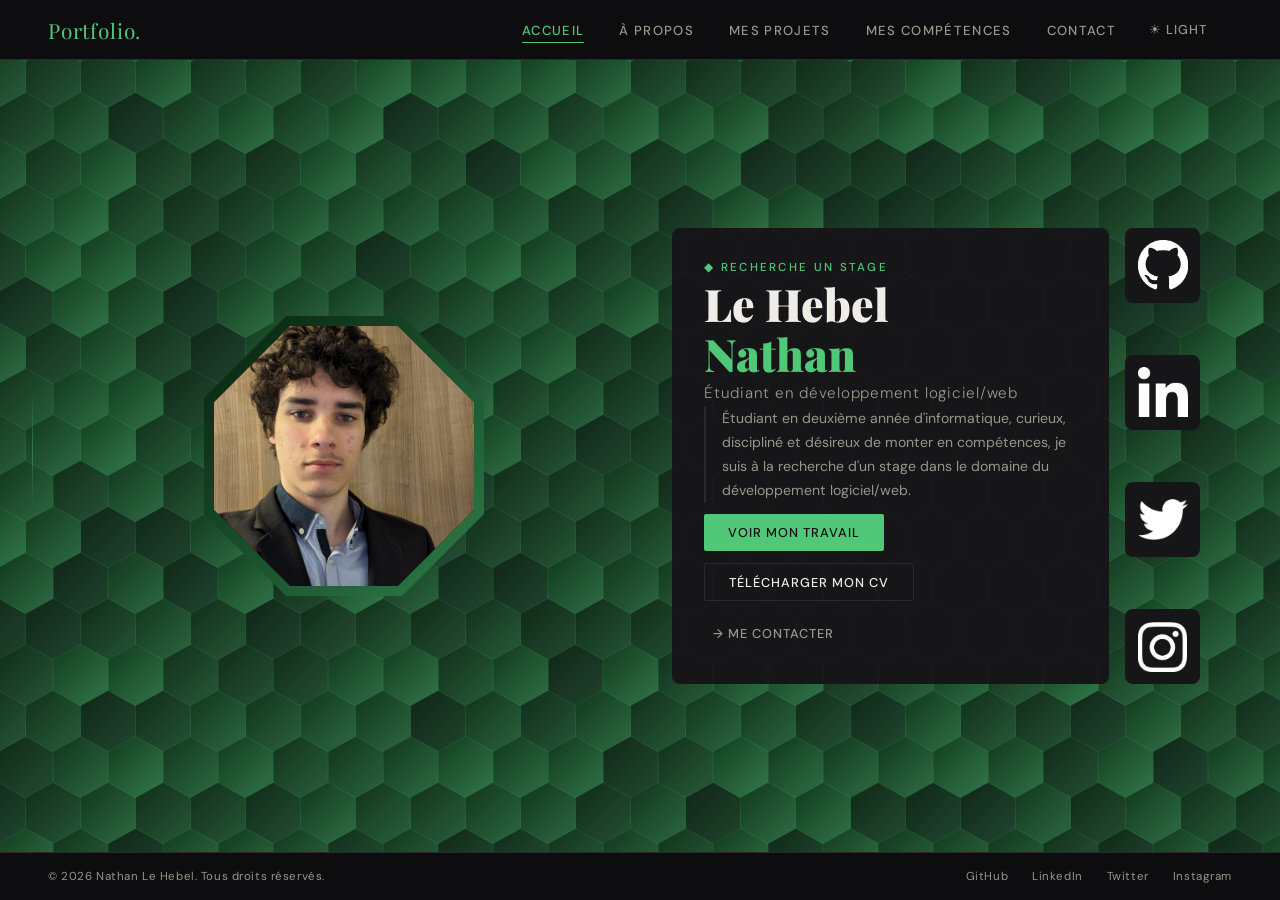
==== commit 91b7a898: "mes competences" ====
--- a/index.html
+++ b/index.html
@@ -246,76 +246,87 @@
 
     <!-- ===== COMPÉTENCES ===== -->
     <section class="section slide-from-right" id="section-competences">
-      <div class="competences-left">
-        <span class="tag">◆ Savoir-faire</span>
-        <h2 style="margin-top:0.3rem;">Mes <em class="accent">compétences</em></h2>
-        <p style="margin-top:0.6rem;">Acquises en formation BTS SIO SLAM et renforcées par des projets personnels — des bases solides, et encore beaucoup à explorer.</p>
-
-        <div class="skill-group">
-          <div class="skill-label">HTML / CSS <span>80%</span></div>
-          <div class="skill-bar"><div class="skill-fill" data-width="80"></div></div>
-        </div>
-        <div class="skill-group">
-          <div class="skill-label">JavaScript <span>65%</span></div>
-          <div class="skill-bar"><div class="skill-fill" data-width="65"></div></div>
-        </div>
-        <div class="skill-group">
-          <div class="skill-label">Python <span>70%</span></div>
-          <div class="skill-bar"><div class="skill-fill" data-width="70"></div></div>
-        </div>
-        <div class="skill-group">
-          <div class="skill-label">PHP <span>60%</span></div>
-          <div class="skill-bar"><div class="skill-fill" data-width="60"></div></div>
-        </div>
-        <div class="skill-group">
-          <div class="skill-label">Java <span>55%</span></div>
-          <div class="skill-bar"><div class="skill-fill" data-width="55"></div></div>
-        </div>
-        <div class="skill-group">
-          <div class="skill-label">SQL (MySQL / PostgreSQL) <span>65%</span></div>
-          <div class="skill-bar"><div class="skill-fill" data-width="65"></div></div>
-        </div>
-      </div>
-
-      <div class="competences-right">
-        <div>
-          <p class="comp-section-title">Frameworks & Librairies</p>
-          <div class="chips-grid">
-            <span class="chip">Bootstrap</span>
-            <span class="chip">Tkinter</span>
-            <span class="chip">Swing</span>
-            <span class="chip">Node.js</span>
-            <span class="chip">Express</span>
-          </div>
-        </div>
-        <div>
-          <p class="comp-section-title">Outils & Environnements</p>
-          <div class="chips-grid">
-            <span class="chip">Git & GitHub</span>
-            <span class="chip">VS Code</span>
-            <span class="chip">IntelliJ IDEA</span>
-            <span class="chip">Linux (Debian)</span>
-            <span class="chip">Docker (bases)</span>
-            <span class="chip">Figma</span>
-          </div>
-        </div>
-        <div>
-          <p class="comp-section-title">Soft Skills</p>
-          <div class="chips-grid">
-            <span class="chip">Curiosité</span>
-            <span class="chip">Rigueur</span>
-            <span class="chip">Autonomie</span>
-            <span class="chip">Travail d'équipe</span>
-            <span class="chip">Adaptabilité</span>
-            <span class="chip">Veille technologique</span>
-          </div>
-        </div>
-        <div>
-          <p class="comp-section-title">Langues</p>
-          <div class="chips-grid">
-            <span class="chip">Français — Natif</span>
-            <span class="chip">Anglais — B2</span>
-          </div>
+      <div class="comp-wrap">
+
+        <header class="comp-head">
+          <span class="tag">◆ Savoir-faire</span>
+          <h2>Mes <em class="accent">compétences</em></h2>
+          <p>Ce que je manipule au quotidien — entre le BUT Informatique à l'IUT de Lannion et mes projets personnels.</p>
+        </header>
+
+        <div class="comp-main">
+
+          <!-- Langages : nid d'abeille -->
+          <div class="comp-langs">
+            <span class="comp-col-title">Langages</span>
+            <div class="honeycomb">
+              <div class="hc-row">
+                <div class="lang-hex"><span class="lang-hex-in">Python</span></div>
+                <div class="lang-hex"><span class="lang-hex-in">Java</span></div>
+                <div class="lang-hex"><span class="lang-hex-in">C#</span></div>
+                <div class="lang-hex"><span class="lang-hex-in">C</span></div>
+              </div>
+              <div class="hc-row">
+                <div class="lang-hex"><span class="lang-hex-in">JS</span></div>
+                <div class="lang-hex"><span class="lang-hex-in">PHP</span></div>
+                <div class="lang-hex"><span class="lang-hex-in">Bash</span></div>
+              </div>
+            </div>
+          </div>
+
+          <!-- Catégories : fiche technique -->
+          <div class="comp-cats">
+            <div class="comp-field">
+              <span class="cf-label">Développement web</span>
+              <div class="cf-list">
+                <span>HTML</span><span>CSS</span><span>JavaScript</span><span>Node.js</span>
+              </div>
+            </div>
+            <div class="comp-field">
+              <span class="cf-label">Bases de données</span>
+              <div class="cf-list">
+                <span>SQL</span><span>SQLite</span><span>Modélisation relationnelle</span>
+              </div>
+            </div>
+            <div class="comp-field">
+              <span class="cf-label">Gestion de projet</span>
+              <div class="cf-list">
+                <span>Agile — Scrum &amp; Kanban</span><span>Gantt</span><span>ProjectLibre</span>
+              </div>
+            </div>
+            <div class="comp-field">
+              <span class="cf-label">Outils &amp; technologies</span>
+              <div class="cf-list">
+                <span>Git</span><span>Docker</span><span>Jira</span><span>Figma</span><span>Doxygen</span>
+              </div>
+            </div>
+            <div class="comp-field">
+              <span class="cf-label">Atouts</span>
+              <div class="cf-list">
+                <span>Esprit d'équipe</span><span>À l'écoute</span><span>Gestion du stress</span><span>Apprentissage rapide</span><span>Autonomie</span>
+              </div>
+            </div>
+            <div class="comp-field">
+              <span class="cf-label">Langues</span>
+              <div class="lang-levels">
+                <div class="lang-level">
+                  <span class="ll-name">Anglais</span>
+                  <span class="ll-scale" aria-hidden="true">
+                    <i class="on"></i><i class="on"></i><i class="on"></i><i class="on"></i><i></i><i></i>
+                  </span>
+                  <span class="ll-tag">B2</span>
+                </div>
+                <div class="lang-level">
+                  <span class="ll-name">Espagnol</span>
+                  <span class="ll-scale" aria-hidden="true">
+                    <i class="on"></i><i class="on"></i><i></i><i></i><i></i><i></i>
+                  </span>
+                  <span class="ll-tag">A2</span>
+                </div>
+              </div>
+            </div>
+          </div>
+
         </div>
       </div>
     </section>
@@ -544,14 +555,6 @@
       document.querySelectorAll('.nav-links a').forEach(a => {
         a.classList.toggle('active', a.dataset.section === targetId);
       });
-
-      // Barres de compétences
-      const fills = document.querySelectorAll('.skill-fill');
-      if (targetId === 'competences') {
-        setTimeout(() => fills.forEach(b => { b.style.width = b.dataset.width + '%'; }), 300);
-      } else {
-        fills.forEach(b => { b.style.width = '0%'; });
-      }
 
       currentSection = targetId;
       setTimeout(() => {
--- a/style.css
+++ b/style.css
@@ -152,7 +152,7 @@
       gap: 0;
     }
     #section-projets     { grid-template-columns: 1fr; align-items: start; padding-top: 3rem; }
-    #section-competences { align-items: start; padding-top: 2.5rem; }
+    #section-competences { grid-template-columns: 1fr; align-items: start; padding-top: 2.2rem; }
     #section-contact     { align-items: center; }
 
     /* ================================================================
@@ -769,57 +769,125 @@
     /* ================================================================
        SECTION COMPÉTENCES
     ================================================================ */
-    .competences-left h2 { font-family: 'Playfair Display', serif; font-size: 2rem; color: var(--text); margin-bottom: 0.5rem; }
-    .competences-left p  { font-size: 0.88rem; color: var(--muted); line-height: 1.7; margin-bottom: 1.5rem; }
-
-    .skill-group { margin-bottom: 1.2rem; }
-
-    .skill-label {
-      display: flex;
-      justify-content: space-between;
-      font-size: 0.78rem;
-      color: var(--text);
-      margin-bottom: 0.4rem;
-      letter-spacing: 0.05em;
-    }
-
-    .skill-label span { color: var(--accent); font-size: 0.72rem; }
-
-    .skill-bar { height: 4px; background: var(--border); border-radius: 2px; overflow: hidden; }
-
-    .skill-fill {
-      height: 100%;
-      background: linear-gradient(90deg, var(--accent2), var(--accent));
-      border-radius: 2px;
-      width: 0%;
-      transition: width 1.2s cubic-bezier(0.4, 0, 0.2, 1);
-    }
-
-    .competences-right { display: flex; flex-direction: column; gap: 1rem; }
-
-    .comp-section-title {
+    .comp-wrap {
+      width: 100%;
+      display: flex;
+      flex-direction: column;
+      gap: 1.6rem;
+    }
+
+    .comp-head h2 {
+      font-family: 'Playfair Display', serif;
+      font-size: 2rem;
+      color: var(--text);
+      margin: 0.3rem 0 0.5rem;
+    }
+    .comp-head p {
+      font-size: 0.88rem;
+      color: var(--muted);
+      line-height: 1.7;
+      max-width: 620px;
+    }
+
+    .comp-main {
+      display: grid;
+      grid-template-columns: 0.9fr 1.1fr;
+      gap: 3rem;
+      align-items: center;
+    }
+
+    .comp-col-title {
+      display: block;
+      text-align: center;
       font-size: 0.72rem;
       letter-spacing: 0.2em;
       text-transform: uppercase;
       color: var(--accent);
       font-weight: 500;
-      margin-bottom: 0.6rem;
-    }
-
-    .chips-grid { display: flex; flex-wrap: wrap; gap: 0.5rem; margin-bottom: 1rem; }
-
-    .chip {
-      padding: 0.4rem 0.9rem;
+      margin-bottom: 1rem;
+    }
+
+    /* --- Nid d'abeille des langages --- */
+    .honeycomb { display: flex; flex-direction: column; align-items: center; }
+    .hc-row { display: flex; gap: 0.7rem; justify-content: center; }
+    .hc-row + .hc-row { margin-top: -17px; }
+
+    .lang-hex {
+      width: 88px; height: 100px;
+      clip-path: polygon(50% 0%, 100% 25%, 100% 75%, 50% 100%, 0% 75%, 0% 25%);
+      background: linear-gradient(135deg, var(--accent2), var(--accent));
+      display: flex; align-items: center; justify-content: center;
+      transition: transform 0.22s ease;
+      cursor: default;
+    }
+    .lang-hex-in {
+      width: calc(100% - 3px); height: calc(100% - 3px);
+      clip-path: polygon(50% 0%, 100% 25%, 100% 75%, 50% 100%, 0% 75%, 0% 25%);
       background: var(--surface);
-      border: 1px solid var(--border);
-      border-radius: 4px;
-      font-size: 0.78rem;
-      color: var(--text);
-      transition: border-color 0.2s, color 0.2s;
-      cursor: default;
-    }
-
-    .chip:hover { border-color: var(--accent); color: var(--accent); }
+      display: flex; align-items: center; justify-content: center;
+      font-family: 'Playfair Display', serif;
+      font-size: 0.95rem;
+      color: var(--text);
+      transition: background 0.22s ease, color 0.22s ease;
+    }
+    .lang-hex:hover { transform: translateY(-5px); }
+    .lang-hex:hover .lang-hex-in { background: transparent; color: #0d0d0f; font-weight: 700; }
+
+    /* --- Fiche technique des catégories --- */
+    .comp-cats { display: flex; flex-direction: column; }
+
+    .comp-field {
+      padding: 0.7rem 0;
+      border-bottom: 1px solid var(--border);
+    }
+    .comp-field:first-child { padding-top: 0; }
+    .comp-field:last-child  { border-bottom: none; padding-bottom: 0; }
+
+    .cf-label {
+      display: block;
+      font-size: 0.68rem;
+      letter-spacing: 0.18em;
+      text-transform: uppercase;
+      color: var(--accent);
+      font-weight: 500;
+      margin-bottom: 0.5rem;
+    }
+
+    .cf-list {
+      display: flex;
+      flex-wrap: wrap;
+      align-items: center;
+      font-size: 0.85rem;
+      color: var(--text);
+      line-height: 1.5;
+    }
+    .cf-list span { white-space: nowrap; }
+    .cf-list span:not(:last-child)::after {
+      content: '◆';
+      color: var(--accent);
+      font-size: 0.42rem;
+      vertical-align: middle;
+      margin: 0 0.6rem;
+      opacity: 0.85;
+    }
+
+    /* --- Langues : échelle CECRL en hexagones --- */
+    .lang-levels { display: flex; flex-direction: column; gap: 0.55rem; }
+    .lang-level  { display: flex; align-items: center; gap: 0.8rem; }
+    .ll-name     { font-size: 0.85rem; color: var(--text); width: 72px; }
+    .ll-scale    { display: flex; gap: 4px; }
+    .ll-scale i {
+      width: 11px; height: 13px;
+      clip-path: polygon(50% 0%, 100% 25%, 100% 75%, 50% 100%, 0% 75%, 0% 25%);
+      background: var(--border);
+    }
+    .ll-scale i.on { background: linear-gradient(135deg, var(--accent2), var(--accent)); }
+    .ll-tag {
+      font-size: 0.72rem;
+      color: var(--accent);
+      letter-spacing: 0.1em;
+      font-weight: 500;
+    }
 
     /* ================================================================
        SECTION CONTACT
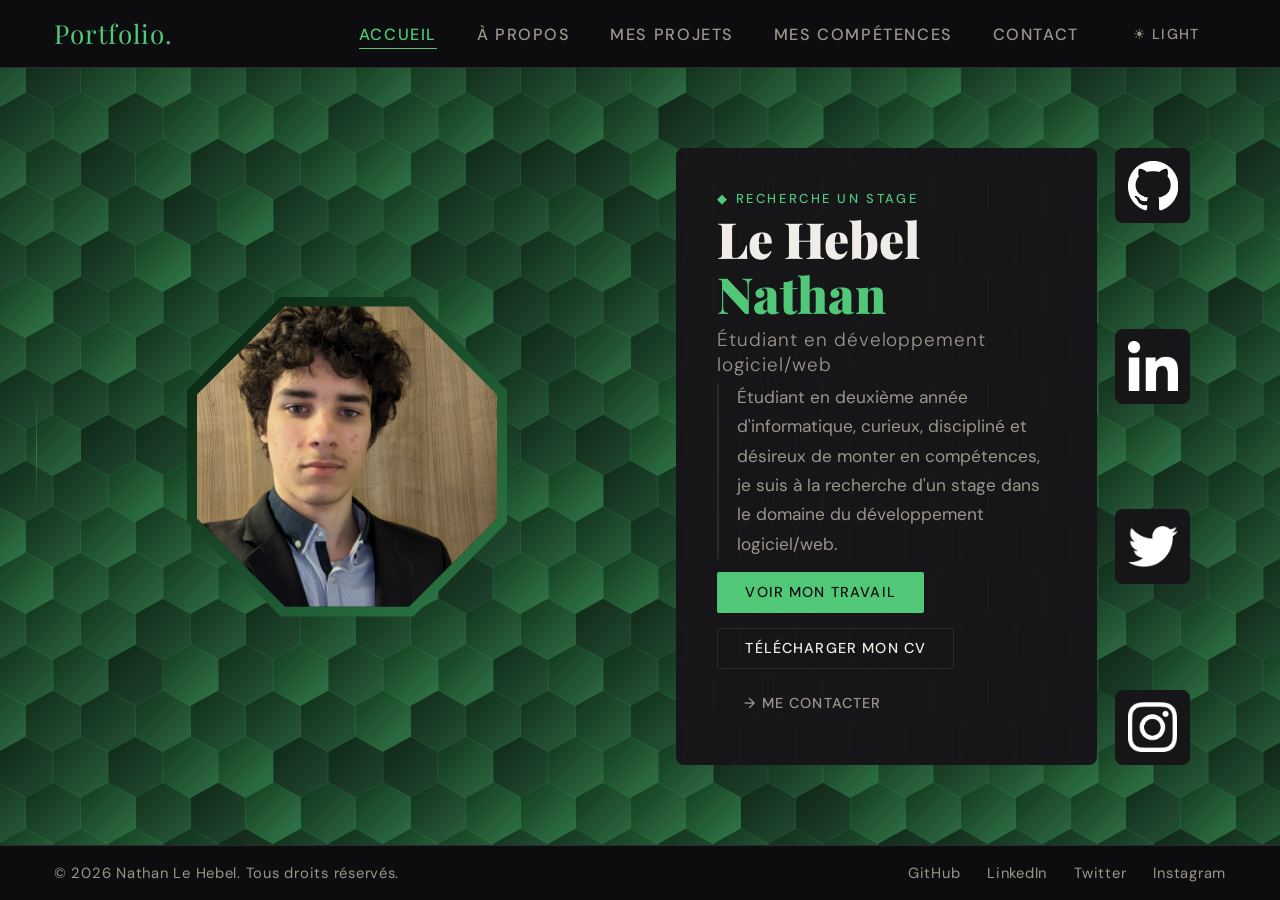
==== commit 46583ddd: "ajout cv" ====
--- a/index.html
+++ b/index.html
@@ -21,7 +21,7 @@
         <li><a data-section="competences">Mes compétences</a></li>
         <li><a data-section="contact">Contact</a></li>
       </ul>
-      <button id="theme-toggle" class="btn btn-ghost">☀ Light</button>
+      <button id="theme-toggle" class="btn btn-ghost"><span>☀ Light</span></button>
     </div>
   </nav>
 
@@ -53,8 +53,8 @@
           </p>
           <div class="btn-row">
             <button class="btn btn-primary" data-nav="projets">Voir mon travail</button>
-            <button class="btn btn-outline">Télécharger mon CV</button>
-            <button class="btn btn-ghost" data-nav="contact">→ Me contacter</button>
+            <button class="btn btn-outline" onclick="window.open('CV_Nathan_Le_Hebel.pdf', '_blank')">Télécharger mon CV</button>
+            <button class="btn btn-ghost" data-nav="contact"><span>→ Me contacter</span></button>
           </div>
         </div>
 
@@ -454,7 +454,25 @@
       return { x: r.left, y: r.top, w: r.width, h: r.height, cx: r.left + r.width / 2, cy: r.top + r.height / 2 };
     });
 
-    function drawCanvasPattern(mouseClientX = null, mouseClientY = null) {
+    // Pulse au clic pour les motifs hexagonaux des blocs (canvas)
+    let clickPulse = null;
+    const CANVAS_PULSE_R  = 150;   // rayon (px) du pulse autour du curseur
+    const CANVAS_PULSE_MS = 550;   // durée du pulse (ms)
+    function triggerCanvasPulse(cx, cy) {
+      clickPulse = { x: cx, y: cy, t0: performance.now() };
+      (function anim() {
+        const m = lastMouse;
+        drawCanvasPattern(m ? m.x : null, m ? m.y : null);
+        if (clickPulse && performance.now() - clickPulse.t0 < CANVAS_PULSE_MS) {
+          requestAnimationFrame(anim);
+        } else {
+          clickPulse = null;
+          drawCanvasPattern(m ? m.x : null, m ? m.y : null);
+        }
+      })();
+    }
+
+    function drawCanvasPattern(mouseClientX = null, mouseClientY = null, border = false) {
       hexBlocks.forEach(({ block, canvas, ctx }) => {
         const rect = block.getBoundingClientRect();
         if (rect.width < 1 || rect.height < 1) return;
@@ -465,7 +483,7 @@
 
         const mx = mouseClientX != null ? mouseClientX - rect.left : null;
         const my = mouseClientY != null ? mouseClientY - rect.top  : null;
-
+        
         for (let i = 0; i < hexCache.length; i++) {
           const hp = hexCache[i];
           if (hp.x + hp.w < rect.left || hp.x > rect.right ||
@@ -485,12 +503,23 @@
           ctx.closePath();
 
           const dist = mx != null ? Math.hypot(mx - x, my - y) : Infinity;
-          ctx.strokeStyle = dist < 90 ? 'rgba(255,255,255,0.2)' : 'rgba(255,255,255,0.02)';
+          let alpha = dist < 90 ? 0.05 : 0.02;
+          // Pulse au clic : illumine les hexagones du bloc autour du point cliqué
+          if (clickPulse) {
+            const pd   = Math.hypot((clickPulse.x - rect.left) - x, (clickPulse.y - rect.top) - y);
+            const life = 1 - (performance.now() - clickPulse.t0) / CANVAS_PULSE_MS;
+            if (life > 0 && pd < CANVAS_PULSE_R) {
+              const pa = life * (1 - pd / CANVAS_PULSE_R) * 0.9;
+              if (pa > alpha) alpha = pa;
+            }
+          }
+          ctx.strokeStyle = `rgba(255,255,255,${alpha})`;
           ctx.lineWidth   = 1;
           ctx.stroke();
         }
       });
     }
+    
 
     drawCanvasPattern();
 
@@ -523,6 +552,31 @@
       });
     });
 
+    document.addEventListener('click', (e) => {
+      triggerCanvasPulse(e.clientX, e.clientY);
+
+      // Pulse des hexagones du fond autour du clic (même esprit que le survol souris)
+      const PULSE_R = 160;   // rayon de l'effet autour du curseur
+      for (let i = 0; i < hexCache.length; i++) {
+        const hp = hexCache[i];
+        const d  = Math.hypot(e.clientX - hp.cx, e.clientY - hp.cy);
+        if (d > PULSE_R) continue;
+        const hex = hexagons[i];
+        setTimeout(() => {
+          // allumage quasi instantané
+          hex.style.transition = 'background 0.08s ease, opacity 0.08s ease';
+          hex.style.background = 'white';
+          hex.style.opacity    = '1';
+          // puis retour en douceur à l'état de base
+          setTimeout(() => {
+            hex.style.transition = 'background 0.7s ease, opacity 0.6s ease';
+            hex.style.background = 'linear-gradient(135deg, var(--accent2), var(--accent))';
+            hex.style.opacity    = hex.dataset.baseOpacity;
+          }, 130);
+        }, d * 0.7);   // léger délai selon la distance = petit effet de propagation
+      }
+    });
+
     /* ================================================================
        NAVIGATION SPA
     ================================================================ */
@@ -586,7 +640,7 @@
     ================================================================ */
     document.getElementById('theme-toggle').addEventListener('click', () => {
       const isLight = document.body.classList.toggle('light');
-      document.getElementById('theme-toggle').textContent = isLight ? '☾ Dark' : '☀ Light';
+      document.querySelector('#theme-toggle span').textContent = isLight ? '☾ Dark' : '☀ Light';
     });
 
     /* ================================================================
--- a/style.css
+++ b/style.css
@@ -26,6 +26,8 @@
       --hex-border2: #9ad39a;
     }
 
+    html { font-size: clamp(13px, 2vh, 18.4px); }
+
     html, body {
       height: 100%;
       overflow: hidden;
@@ -63,7 +65,7 @@
       align-items: center;
       justify-content: space-between;
       padding: 0 3rem;
-      height: 60px;
+      height: clamp(58px, 7.6vh, 74px);
       border-bottom: 1px solid var(--border);
       background: var(--bg);
     }
@@ -76,7 +78,7 @@
 
     .logo {
       font-family: 'Playfair Display', serif;
-      font-size: 1.3rem;
+      font-size: 1.45rem;
       color: var(--accent);
       letter-spacing: 0.04em;
     }
@@ -91,7 +93,7 @@
     .nav-links a, .projets-header h2 a {
       text-decoration: none;
       color: var(--muted);
-      font-size: 0.82rem;
+      font-size: 0.9rem;
       letter-spacing: 0.1em;
       text-transform: uppercase;
       font-weight: 500;
@@ -119,7 +121,7 @@
        VIEWPORT & SECTIONS
     ================================================================ */
     #viewport {
-      height: calc(100vh - 60px - 48px);
+      height: calc(100vh - clamp(58px, 7.6vh, 74px) - clamp(46px, 6.15vh, 60px));
       position: relative;
       overflow: hidden;
     }
@@ -151,7 +153,7 @@
       padding: 1rem 2rem;
       gap: 0;
     }
-    #section-projets     { grid-template-columns: 1fr; align-items: start; padding-top: 3rem; }
+    #section-projets     { grid-template-columns: 1fr; align-items: start; padding-top: 1.8rem; }
     #section-competences { grid-template-columns: 1fr; align-items: start; padding-top: 2.2rem; }
     #section-contact     { align-items: center; }
 
@@ -171,20 +173,20 @@
 
     .hexagon-wrap {
       position: relative;
-      width: 280px; height: 280px;
+      width: 320px; height: 320px;
       animation: rotation 60s infinite linear;
     }
 
     .hex-glow {
       position: absolute;
-      width: 300px; height: 300px;
+      width: 345px; height: 345px;
       background: radial-gradient(circle, rgba(80,200,120,0.1) 0%, transparent 70%);
       border-radius: 50%;
       pointer-events: none;
     }
 
     .hexagon {
-      width: 280px; height: 280px;
+      width: 320px; height: 320px;
       clip-path: polygon(29.3% 0%, 70.7% 0%, 100% 29.3%, 100% 70.7%, 70.7% 100%, 29.3% 100%, 0% 70.7%, 0% 29.3%);
       display: flex;
       align-items: center;
@@ -196,7 +198,7 @@
       transition: width 0.2s, height 0.2s;
     }
 
-    .hexagon:hover { width: 290px; height: 290px; }
+    .hexagon:hover { width: 330px; height: 330px; }
 
     .hexagon::before {
       content: '';
@@ -212,7 +214,7 @@
     }
 
     .hexagon-inner {
-      width: 260px; height: 260px;
+      width: 300px; height: 300px;
       clip-path: polygon(29.3% 0%, 70.7% 0%, 100% 29.3%, 100% 70.7%, 70.7% 100%, 29.3% 100%, 0% 70.7%, 0% 29.3%);
       background: var(--surface);
       display: flex;
@@ -222,7 +224,7 @@
       transition: width 0.2s, height 0.2s;
     }
 
-    .hexagon:hover .hexagon-inner { width: 270px; height: 270px; }
+    .hexagon:hover .hexagon-inner { width: 310px; height: 310px; }
 
     .hexagon-inner img {
       width: 100%; height: 100%;
@@ -249,7 +251,7 @@
       flex-direction: column;
       gap: 0.3rem;
       background: var(--surface);
-      padding: 2em;
+      padding: 2.3em;
       border-radius: 8px;
       flex: 1;
     }
@@ -268,24 +270,24 @@
 
     h1 {
       font-family: 'Playfair Display', serif;
-      font-size: clamp(2.2rem, 3.5vw, 3rem);
+      font-size: clamp(2.45rem, 3.9vw, 3.4rem);
       font-weight: 900;
       line-height: 1.1;
       color: var(--text);
     }
 
     .role {
-      font-size: 0.95rem;
+      font-size: 1.05rem;
       color: var(--muted);
       font-weight: 300;
       letter-spacing: 0.05em;
     }
 
     .bio {
-      font-size: 0.88rem;
+      font-size: 0.96rem;
       color: var(--muted);
       line-height: 1.7;
-      max-width: 380px;
+      max-width: 410px;
       border-left: 2px solid var(--border);
       padding-left: 1rem;
     }
@@ -302,15 +304,93 @@
       border: none;
       cursor: pointer;
       transition: all 0.22s ease;
+      border: 1px solid transparent;
       border-radius: 2px;
     }
 
     .btn-primary  { background: var(--accent); color: #0d0d0f; }
-    .btn-primary:hover  { background: var(--accent2); color: #fff; transform: translateY(-2px); }
+    .btn-primary:hover  { background: var(--accent2); color: #fff; border: 1px solid #fff;}
     .btn-outline  { background: transparent; color: var(--text); border: 1px solid var(--border); }
-    .btn-outline:hover  { border-color: var(--accent); color: var(--accent); transform: translateY(-2px); }
-    .btn-ghost    { background: transparent; color: var(--muted); border: 1px solid transparent; padding-left: 0.5rem; }
+    .btn-outline:hover  { border-color: var(--accent); color: var(--accent);}
+    
+    .btn-ghost {
+      position: relative;
+      display: inline-block;
+      border: none;
+      background: transparent;
+      color: var(--muted);
+    }
+
     .btn-ghost:hover    { color: var(--text); }
+
+    .btn-ghost span {
+        display: block;
+        width: 100%;
+        height: 100%;
+    }
+
+    .btn-ghost::before,
+    .btn-ghost::after,
+    .btn-ghost span::before,
+    .btn-ghost span::after {
+        width: 8px;
+        height: 8px;
+        position: absolute;
+        transition: all 0.5s;
+        border: 3px solid var(--muted);
+        opacity: 0;
+        content: "";
+    }
+
+    .btn-ghost::before {
+        top: 0;
+        left: 0;
+        border-right: none;
+        border-bottom: none;
+        transform: translate(-50%, -50%);
+    }
+
+    .btn-ghost::after {
+        bottom: 0;
+        left: 0;
+        border-right: none;
+        border-top: none;
+        transform: translate(-50%, 50%);
+    }
+
+    .btn-ghost span::before {
+        top: 0;
+        right: 0;
+        border-left: none;
+        border-bottom: none;
+        transform: translate(50%, -50%);
+    }
+
+    .btn-ghost span::after {
+        bottom: 0;
+        right: 0;
+        border-left: none;
+        border-top: none;
+        transform: translate(50%, 50%);
+    }
+
+    .btn-ghost:hover {
+        color: var(--text);
+    }
+
+    .btn-ghost:hover::before,
+    .btn-ghost:hover::after,
+    .btn-ghost:hover span::before,
+    .btn-ghost:hover span::after {
+        opacity: 1;
+        border-color: var(--text);
+        transform: translate(0, 0);
+    }
+
+    .btn-ghost {
+        position: relative;
+        display: inline-block;
+    }
 
     .links {
       display: flex;
@@ -668,7 +748,7 @@
       display: flex;
       justify-content: space-between;
       align-items: flex-end;
-      margin-bottom: 1.5rem;
+      margin-bottom: 0.6rem;
     }
 
     .projets-header h2 {
@@ -727,17 +807,17 @@
     .projets-grid {
       display: grid;
       grid-template-columns: repeat(3, 1fr);
-      gap: 1rem;
+      gap: 0.55rem;
     }
 
     .projet-card {
       background: var(--surface);
       border: 1px solid var(--border);
       border-radius: 8px;
-      padding: 1.5rem;
+      padding: 1rem 1.1rem;
       display: flex;
       flex-direction: column;
-      gap: 0.8rem;
+      gap: 0.5rem;
       cursor: pointer;
       transition: border-color 0.25s, transform 0.25s;
       position: relative;
@@ -773,7 +853,7 @@
       width: 100%;
       display: flex;
       flex-direction: column;
-      gap: 1.6rem;
+      gap: 1.1rem;
     }
 
     .comp-head h2 {
@@ -817,7 +897,8 @@
       clip-path: polygon(50% 0%, 100% 25%, 100% 75%, 50% 100%, 0% 75%, 0% 25%);
       background: linear-gradient(135deg, var(--accent2), var(--accent));
       display: flex; align-items: center; justify-content: center;
-      transition: transform 0.22s ease;
+      transition: transform 0.22s ease, filter 0.22s ease;
+      filter: drop-shadow(0 5px 6px rgba(0, 0, 0, 0.5));
       cursor: default;
     }
     .lang-hex-in {
@@ -830,11 +911,19 @@
       color: var(--text);
       transition: background 0.22s ease, color 0.22s ease;
     }
-    .lang-hex:hover { transform: translateY(-5px); }
+    .lang-hex:hover { transform: translateY(-5px); filter: drop-shadow(0 12px 13px rgba(0, 0, 0, 0.6)); }
     .lang-hex:hover .lang-hex-in { background: transparent; color: #0d0d0f; font-weight: 700; }
 
     /* --- Fiche technique des catégories --- */
-    .comp-cats { display: flex; flex-direction: column; }
+    .comp-cats {
+      display: flex;
+      flex-direction: column;
+      max-width: 400px;
+      background: var(--surface);
+      border: 1px solid var(--border);
+      border-radius: 10px;
+      padding: 1.2rem 1.4rem;
+    }
 
     .comp-field {
       padding: 0.7rem 0;
@@ -982,13 +1071,13 @@
        FOOTER
     ================================================================ */
     footer {
-      height: 48px;
+      height: clamp(46px, 6.15vh, 60px);
       display: flex;
       align-items: center;
       justify-content: space-between;
       padding: 0 3rem;
       border-top: 1px solid var(--border);
-      font-size: 0.72rem;
+      font-size: 0.82rem;
       color: var(--muted);
       letter-spacing: 0.05em;
       background: var(--bg);
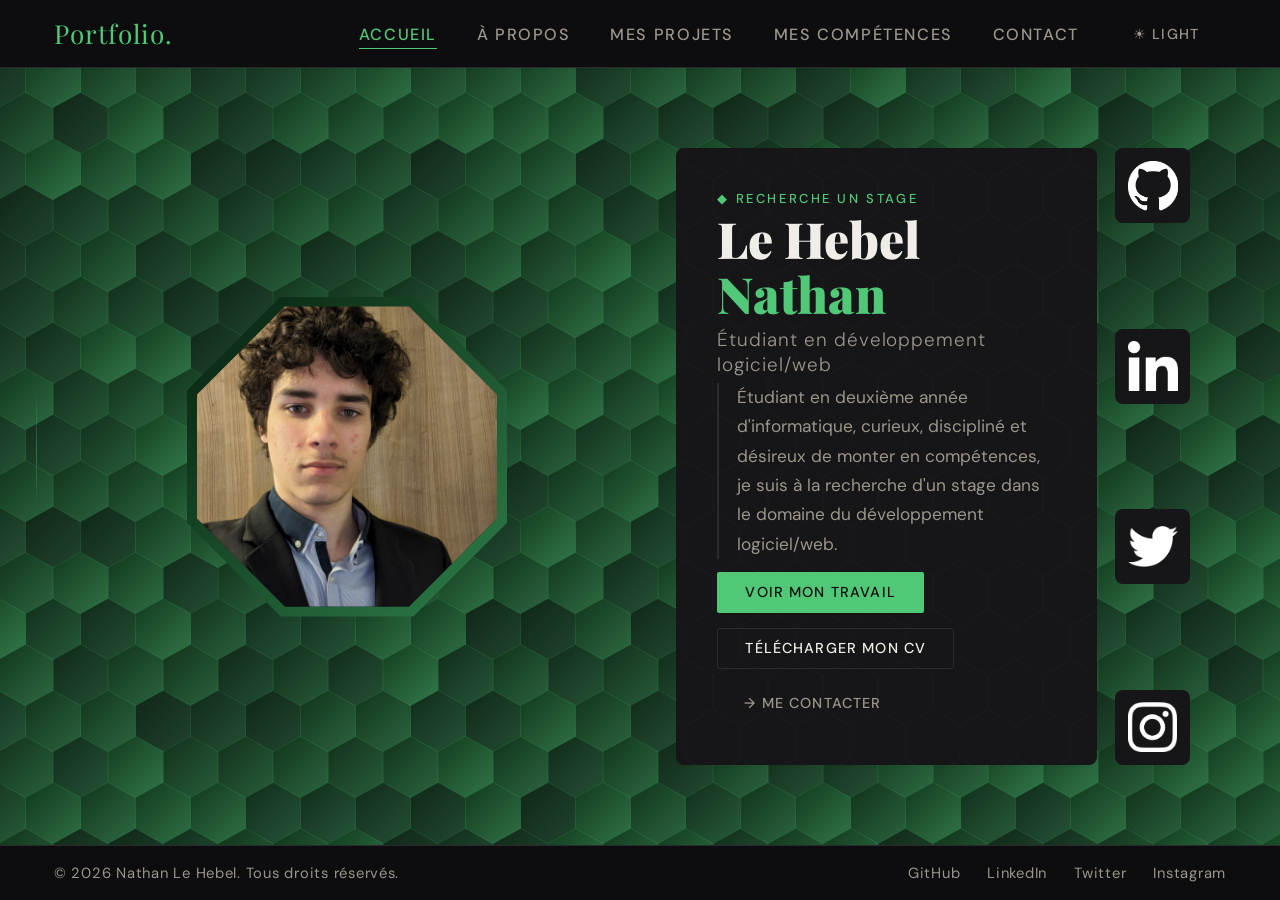
==== commit 27159a18: "ajout cv" ====
--- a/index.html
+++ b/index.html
@@ -53,7 +53,7 @@
           </p>
           <div class="btn-row">
             <button class="btn btn-primary" data-nav="projets">Voir mon travail</button>
-            <button class="btn btn-outline" onclick="window.open('CV_Nathan_Le_Hebel.pdf', '_blank')">Télécharger mon CV</button>
+            <button class="btn btn-outline" onclick="window.open('CV_2026-06-26_Nathan_Le Hebel', '_blank')">Télécharger mon CV</button>
             <button class="btn btn-ghost" data-nav="contact"><span>→ Me contacter</span></button>
           </div>
         </div>
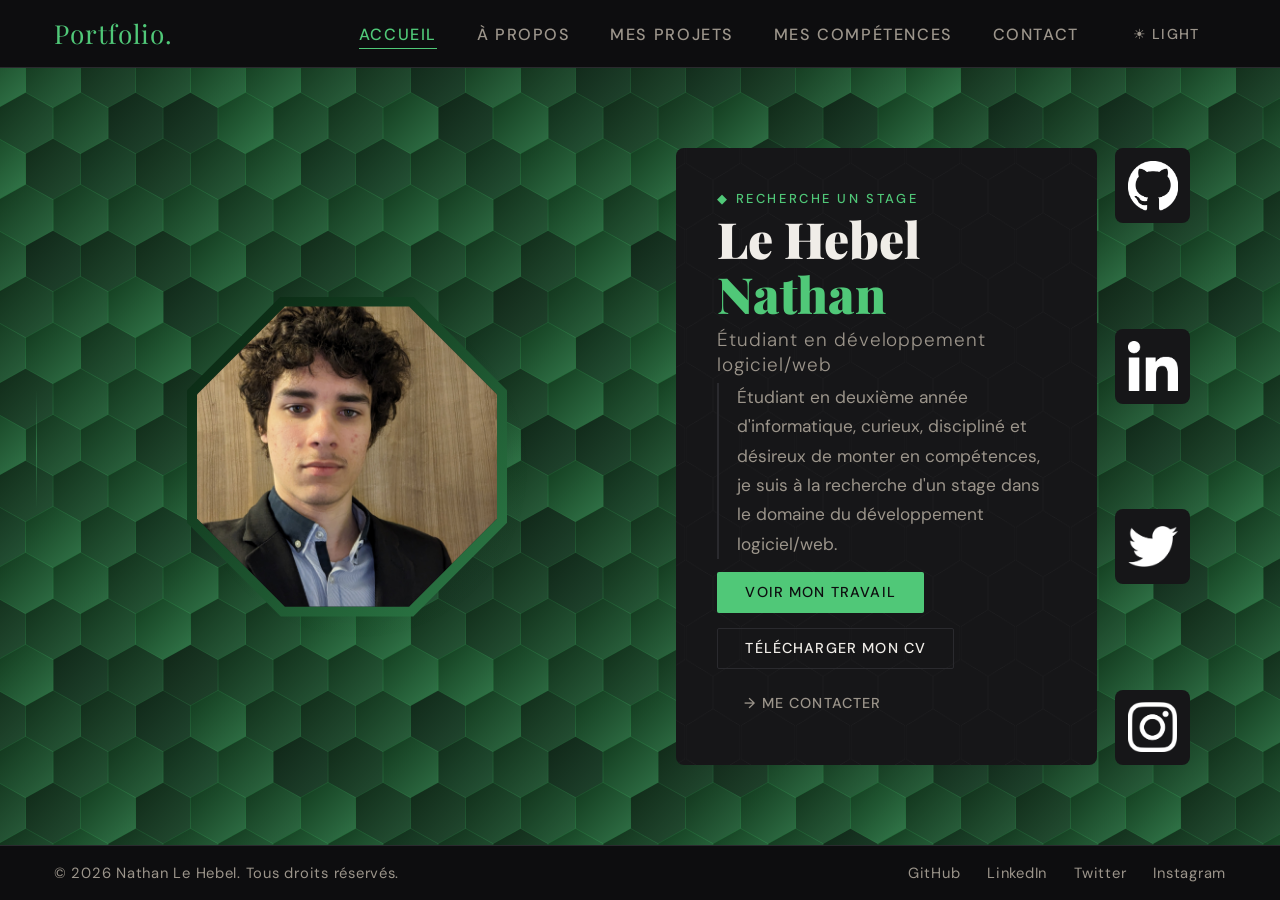
==== commit 9881045c: "ajout cv" ====
--- a/index.html
+++ b/index.html
@@ -53,7 +53,7 @@
           </p>
           <div class="btn-row">
             <button class="btn btn-primary" data-nav="projets">Voir mon travail</button>
-            <button class="btn btn-outline" onclick="window.open('CV_2026-06-26_Nathan_Le Hebel', '_blank')">Télécharger mon CV</button>
+            <button class="btn btn-outline" onclick="window.open('CV_2026-06-26_Nathan_Le_Hebel', '_blank')">Télécharger mon CV</button>
             <button class="btn btn-ghost" data-nav="contact"><span>→ Me contacter</span></button>
           </div>
         </div>
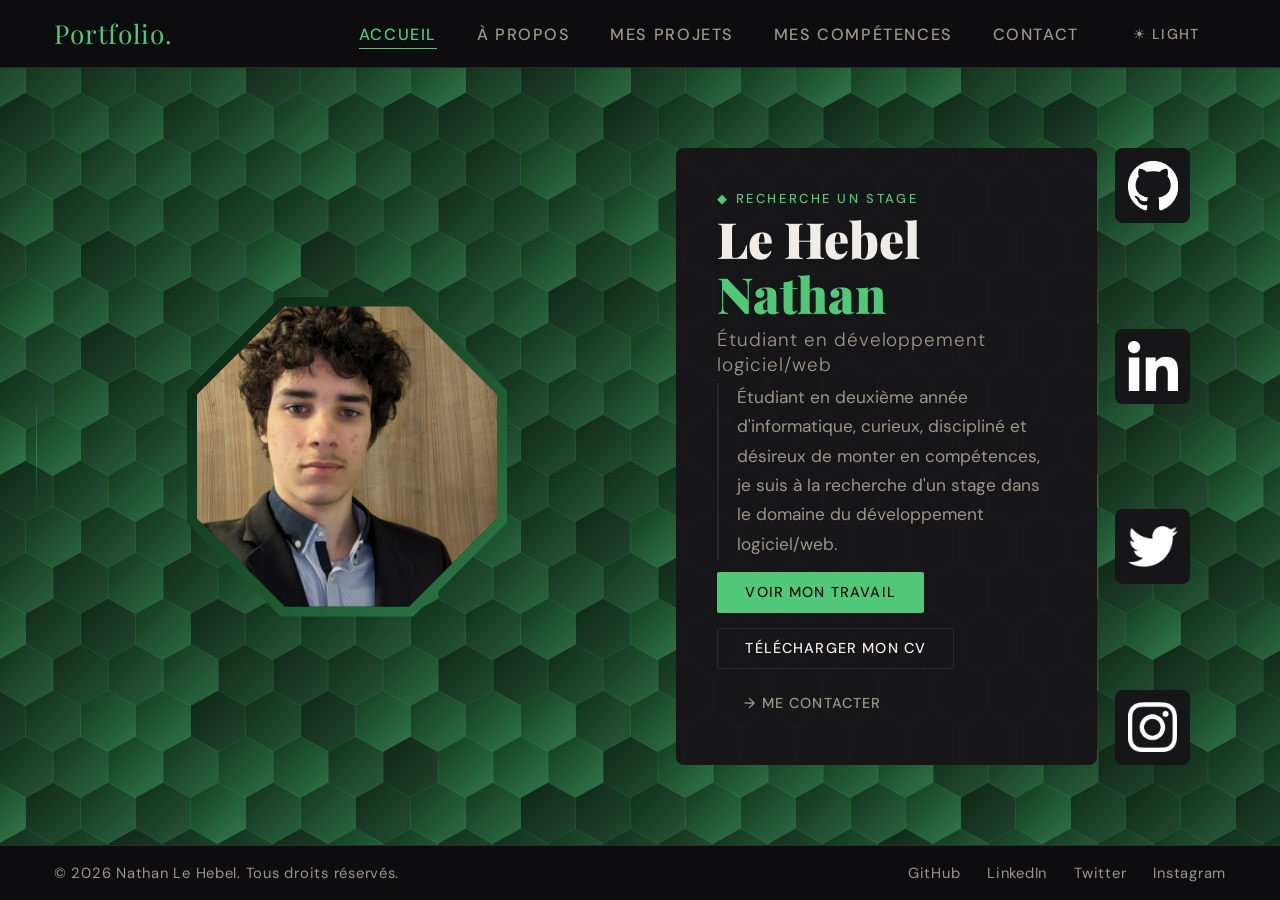
==== commit ffdd5aa6: "ajout cv" ====
--- a/index.html
+++ b/index.html
@@ -53,7 +53,7 @@
           </p>
           <div class="btn-row">
             <button class="btn btn-primary" data-nav="projets">Voir mon travail</button>
-            <button class="btn btn-outline" onclick="window.open('CV_2026-06-26_Nathan_Le_Hebel', '_blank')">Télécharger mon CV</button>
+            <button class="btn btn-outline" onclick="window.open('CV_2026-06-26_Nathan_Le_Hebel.pdf', '_blank')">Télécharger mon CV</button>
             <button class="btn btn-ghost" data-nav="contact"><span>→ Me contacter</span></button>
           </div>
         </div>
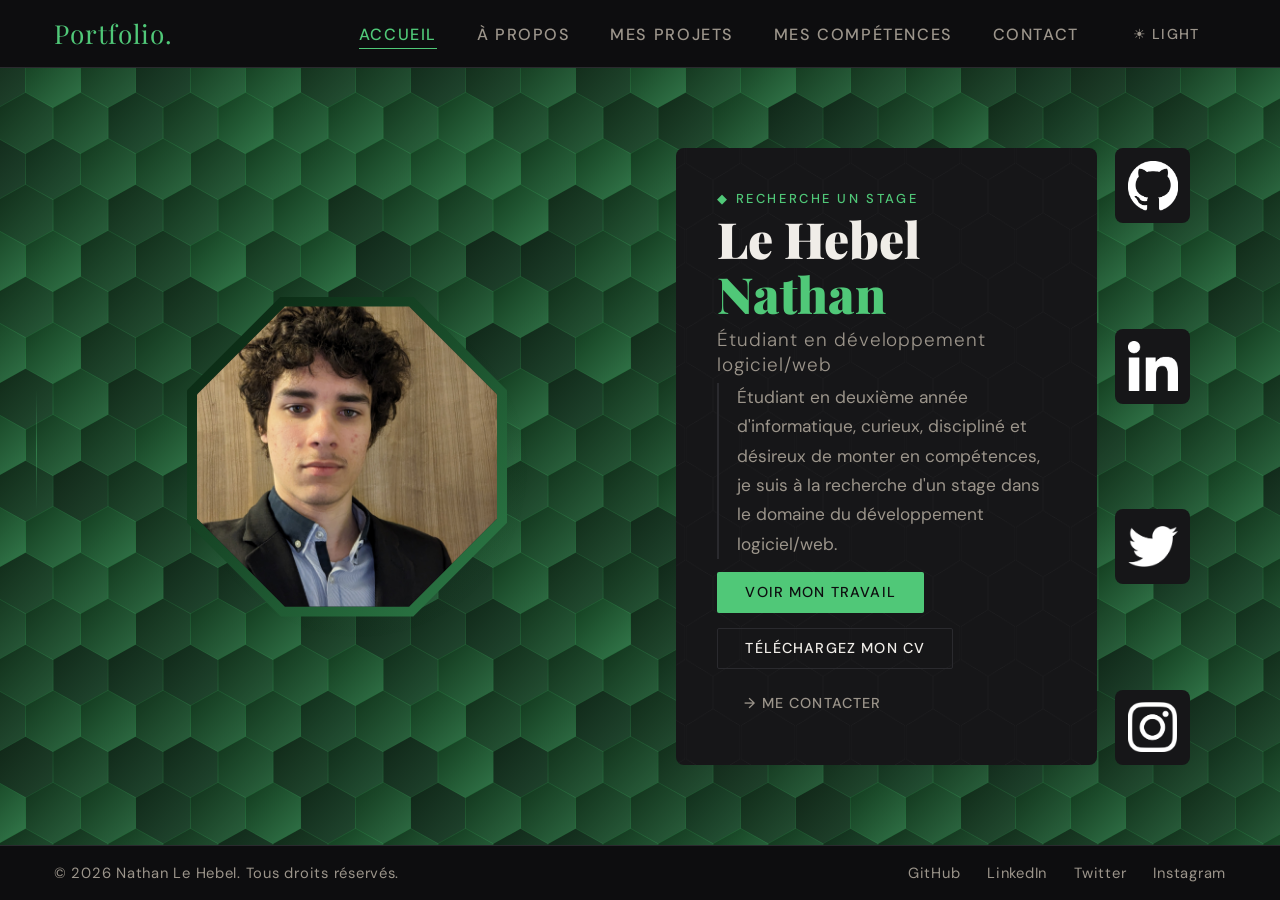
==== commit b7ade681: "liens fonctionnels" ====
--- a/index.html
+++ b/index.html
@@ -53,16 +53,16 @@
           </p>
           <div class="btn-row">
             <button class="btn btn-primary" data-nav="projets">Voir mon travail</button>
-            <button class="btn btn-outline" onclick="window.open('CV_2026-06-26_Nathan_Le_Hebel.pdf', '_blank')">Télécharger mon CV</button>
+            <button class="btn btn-outline" onclick="window.open('CV_2026-06-26_Nathan_Le_Hebel.pdf', '_blank')">Téléchargez mon CV</button>
             <button class="btn btn-ghost" data-nav="contact"><span>→ Me contacter</span></button>
           </div>
         </div>
 
         <div class="links">
-          <a href="#"><img src="images/github_logo.png" alt="GitHub"></a>
-          <a href="#"><img src="images/linkedin_logo.png" alt="LinkedIn"></a>
-          <a href="#"><img src="images/Logo_of_Twitter.svg.png" alt="Twitter"></a>
-          <a href="#"><img src="images/IG-Logo-Silhouette-Free-PNG-Image.png" alt="Instagram"></a>
+          <a href="https://github.com/Zelirety"><img src="images/github_logo.png" alt="GitHub"></a>
+          <a href="https://www.linkedin.com/in/nathan-le-hebel-7b2b1b20a/"><img src="images/linkedin_logo.png" alt="LinkedIn"></a>
+          <a href="https://twitter.com/"><img src="images/Logo_of_Twitter.svg.png" alt="Twitter"></a>
+          <a href="https://www.instagram.com/"><img src="images/IG-Logo-Silhouette-Free-PNG-Image.png" alt="Instagram"></a>
         </div>
       </div>
     </section>
@@ -170,12 +170,12 @@
             <span class="tag">◆ Réalisations</span>
             <div class="projets-title-row">
               <h2>Mes <em class="accent">projets</em></h2>
-              <a href="#" class="github-link" aria-label="GitHub">
+              <a href="https://github.com/Zelirety" class="github-link" aria-label="GitHub">
                 <img src="images/github_logo.png" alt="GitHub">
               </a>
             </div>
           </div>
-          <a href="#">Voir tout →</a>
+          <a href="https://github.com/Zelirety">Voir tout →</a>
         </div>
         <div class="projets-grid">
           <div class="projet-card">
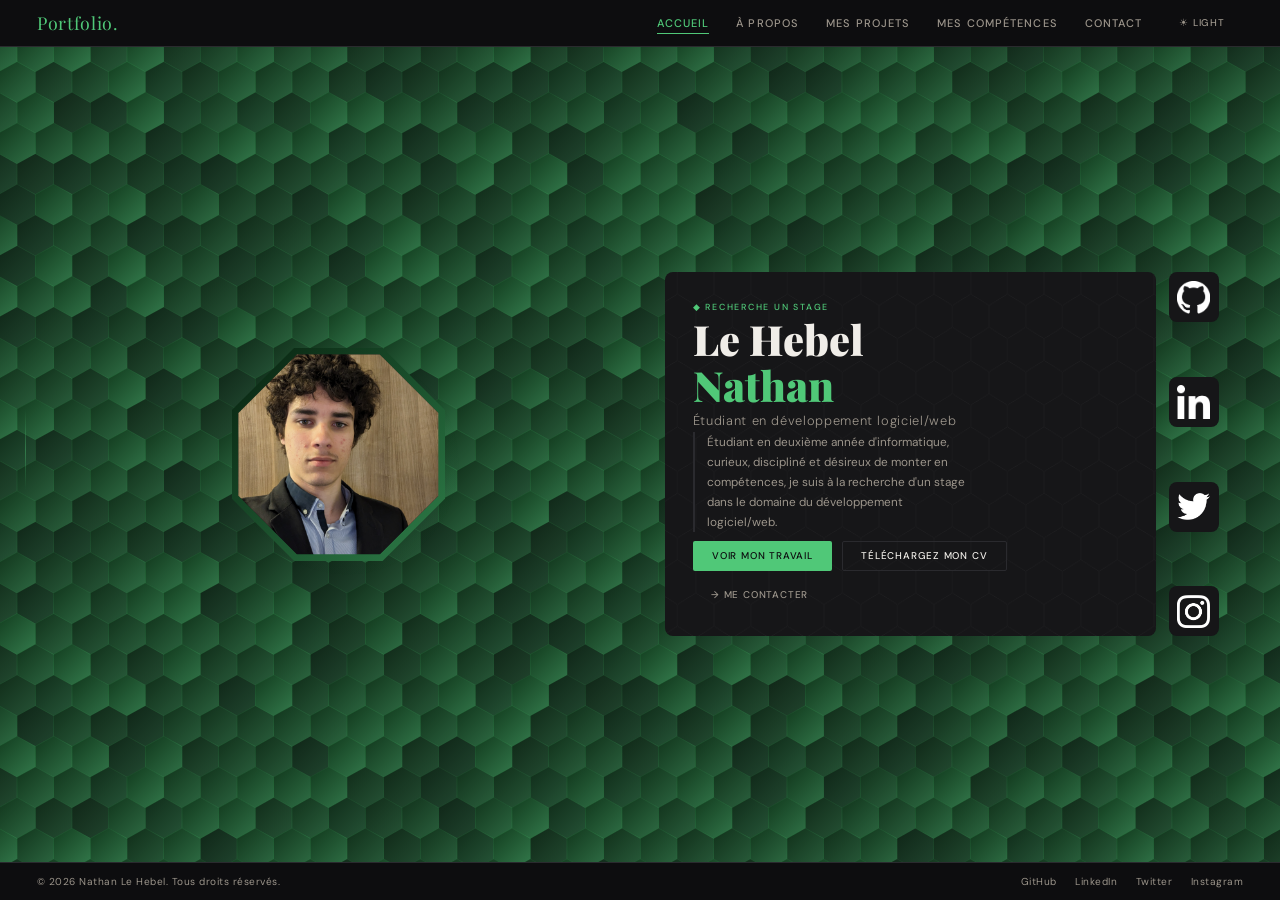
==== commit a0d75a91: "change responsivity" ====
--- a/index.html
+++ b/index.html
@@ -396,8 +396,10 @@
     const hexBg = document.getElementById('hex-bg');
 
     // Espacement augmenté (44→55, 37→46) → ~36% d'hexagones en moins
-    const HEX_COL = 55;
-    const HEX_ROW = 46;
+    // Mis à l'échelle comme le reste du site (55px / 46px pour 1rem = 18.4px)
+    const REM_PX  = parseFloat(getComputedStyle(document.documentElement).fontSize);
+    const HEX_COL = 55 * REM_PX / 18.4;
+    const HEX_ROW = 46 * REM_PX / 18.4;
     for (let row = 0; row < Math.ceil(window.innerHeight / HEX_ROW); row++) {
       for (let col = 0; col < Math.ceil(window.innerWidth / HEX_COL) + 1; col++) {
         const hex = document.createElement('div');
@@ -656,8 +658,8 @@
       function step() {
         const card = row.querySelector('.experience-card');
         if (!card) return row.clientWidth;
-        // largeur d'une carte + le gap (0.7rem ≈ 11.2px)
-        return card.getBoundingClientRect().width + 11.2;
+        // largeur d'une carte + le gap (0.7rem)
+        return card.getBoundingClientRect().width + parseFloat(getComputedStyle(row).columnGap);
       }
 
       function update() {
--- a/style.css
+++ b/style.css
@@ -26,7 +26,16 @@
       --hex-border2: #9ad39a;
     }
 
-    html { font-size: clamp(13px, 2vh, 18.4px); }
+    /* Échelle unique : tout le site est dimensionné en rem, et 1rem suit la
+       taille de la fenêtre (référence : 18.4px pour une fenêtre 1920×920).
+       On prend la plus petite des deux contraintes (largeur / hauteur) pour
+       que la mise en page soit identique sur un portable et un grand écran. */
+    :root {
+      --nav-h:    3.8rem;
+      --footer-h: 3.08rem;
+    }
+
+    html { font-size: max(10px, min(0.9583vw, 2vh)); }
 
     html, body {
       height: 100%;
@@ -65,7 +74,7 @@
       align-items: center;
       justify-content: space-between;
       padding: 0 3rem;
-      height: clamp(58px, 7.6vh, 74px);
+      height: var(--nav-h);
       border-bottom: 1px solid var(--border);
       background: var(--bg);
     }
@@ -121,7 +130,7 @@
        VIEWPORT & SECTIONS
     ================================================================ */
     #viewport {
-      height: calc(100vh - clamp(58px, 7.6vh, 74px) - clamp(46px, 6.15vh, 60px));
+      height: calc(100vh - var(--nav-h) - var(--footer-h));
       position: relative;
       overflow: hidden;
     }
@@ -160,7 +169,7 @@
     /* ================================================================
        SECTION ACCUEIL — HEXAGONE
     ================================================================ */
-    @keyframes float    { 0%, 100% { transform: translateY(0); } 50% { transform: translateY(-12px); } }
+    @keyframes float    { 0%, 100% { transform: translateY(0); } 50% { transform: translateY(-0.65rem); } }
     @keyframes rotation { from { transform: rotate(0deg); } to { transform: rotate(360deg); } }
 
     .hex-side {
@@ -173,20 +182,20 @@
 
     .hexagon-wrap {
       position: relative;
-      width: 320px; height: 320px;
+      width: 17.4rem; height: 17.4rem;
       animation: rotation 60s infinite linear;
     }
 
     .hex-glow {
       position: absolute;
-      width: 345px; height: 345px;
+      width: 18.75rem; height: 18.75rem;
       background: radial-gradient(circle, rgba(80,200,120,0.1) 0%, transparent 70%);
       border-radius: 50%;
       pointer-events: none;
     }
 
     .hexagon {
-      width: 320px; height: 320px;
+      width: 17.4rem; height: 17.4rem;
       clip-path: polygon(29.3% 0%, 70.7% 0%, 100% 29.3%, 100% 70.7%, 70.7% 100%, 29.3% 100%, 0% 70.7%, 0% 29.3%);
       display: flex;
       align-items: center;
@@ -198,7 +207,7 @@
       transition: width 0.2s, height 0.2s;
     }
 
-    .hexagon:hover { width: 330px; height: 330px; }
+    .hexagon:hover { width: 17.93rem; height: 17.93rem; }
 
     .hexagon::before {
       content: '';
@@ -214,7 +223,7 @@
     }
 
     .hexagon-inner {
-      width: 300px; height: 300px;
+      width: 16.3rem; height: 16.3rem;
       clip-path: polygon(29.3% 0%, 70.7% 0%, 100% 29.3%, 100% 70.7%, 70.7% 100%, 29.3% 100%, 0% 70.7%, 0% 29.3%);
       background: var(--surface);
       display: flex;
@@ -224,7 +233,7 @@
       transition: width 0.2s, height 0.2s;
     }
 
-    .hexagon:hover .hexagon-inner { width: 310px; height: 310px; }
+    .hexagon:hover .hexagon-inner { width: 16.85rem; height: 16.85rem; }
 
     .hexagon-inner img {
       width: 100%; height: 100%;
@@ -287,7 +296,7 @@
       font-size: 0.96rem;
       color: var(--muted);
       line-height: 1.7;
-      max-width: 410px;
+      max-width: 22.3rem;
       border-left: 2px solid var(--border);
       padding-left: 1rem;
     }
@@ -403,7 +412,7 @@
       text-decoration: none;
       background-color: var(--surface);
       border-radius: 8px;
-      width: 75px; height: 75px;
+      width: 4.08rem; height: 4.08rem;
       display: flex;
       align-items: center;
       justify-content: center;
@@ -413,7 +422,7 @@
     .links a:hover { border: 1px solid var(--accent); }
 
     .links a img {
-      width: 50px; height: 50px;
+      width: 2.72rem; height: 2.72rem;
       object-fit: contain;
       filter: brightness(0) invert(1);
       transition: filter 0.2s;
@@ -437,7 +446,7 @@
       border: 1px solid var(--border);
       border-radius: 12px;
       padding: 2.5rem;
-      width: 100%; max-width: 320px;
+      width: 100%; max-width: 17.4rem;
       display: flex;
       flex-direction: column;
       gap: 1.5rem;
@@ -463,7 +472,7 @@
     }
 
     .apropos-avatar {
-      width: 80px; height: 80px;
+      width: 4.35rem; height: 4.35rem;
       border-radius: 50%;
       background: linear-gradient(135deg, var(--accent2), var(--accent));
       display: flex;
@@ -596,7 +605,7 @@
 
     /* Bloc Profil */
     .apropos-block-profil .apropos-avatar {
-      width: 56px; height: 56px;
+      width: 3.04rem; height: 3.04rem;
       font-size: 1.5rem;
       margin-top: 0.3rem;
     }
@@ -683,7 +692,7 @@
       position: absolute;
       top: 50%;
       transform: translateY(-50%);
-      width: 32px; height: 32px;
+      width: 1.74rem; height: 1.74rem;
       background: var(--surface);
       border: 1px solid var(--border);
       border-radius: 50%;
@@ -769,7 +778,7 @@
       text-decoration: none;
       background-color: var(--surface);
       border-radius: 8px;
-      width: 48px; height: 48px;
+      width: 2.6rem; height: 2.6rem;
       display: flex;
       align-items: center;
       justify-content: center;
@@ -780,7 +789,7 @@
     .github-link:hover { border-color: var(--accent); }
 
     .github-link img {
-      width: 30px; height: 30px;
+      width: 1.63rem; height: 1.63rem;
       object-fit: contain;
       filter: brightness(0) invert(1);
       transition: filter 0.2s;
@@ -790,7 +799,7 @@
     }
 
     .projets-header h2 img {
-      width: 28px; height: 28px;
+      width: 1.52rem; height: 1.52rem;
       object-fit: contain;
       filter: brightness(0) invert(1);
       margin-left: 0.5rem;
@@ -825,7 +834,7 @@
     }
 
     .projet-card:hover  { border-color: var(--accent); }
-    .projet-card.dashed { border-style: dashed; background: transparent; align-items: center; justify-content: center; min-height: 140px; }
+    .projet-card.dashed { border-style: dashed; background: transparent; align-items: center; justify-content: center; min-height: 7.6rem; }
 
     .projet-tag   { font-size: 0.68rem; letter-spacing: 0.15em; text-transform: uppercase; color: var(--accent); font-weight: 500; }
     .projet-title { font-family: 'Playfair Display', serif; font-size: 1.1rem; color: var(--text); }
@@ -866,7 +875,7 @@
       font-size: 0.88rem;
       color: var(--muted);
       line-height: 1.7;
-      max-width: 620px;
+      max-width: 33.7rem;
     }
 
     .comp-main {
@@ -890,10 +899,10 @@
     /* --- Nid d'abeille des langages --- */
     .honeycomb { display: flex; flex-direction: column; align-items: center; }
     .hc-row { display: flex; gap: 0.7rem; justify-content: center; }
-    .hc-row + .hc-row { margin-top: -17px; }
+    .hc-row + .hc-row { margin-top: -0.92rem; }
 
     .lang-hex {
-      width: 88px; height: 100px;
+      width: 4.78rem; height: 5.43rem;
       clip-path: polygon(50% 0%, 100% 25%, 100% 75%, 50% 100%, 0% 75%, 0% 25%);
       background: linear-gradient(135deg, var(--accent2), var(--accent));
       display: flex; align-items: center; justify-content: center;
@@ -918,7 +927,7 @@
     .comp-cats {
       display: flex;
       flex-direction: column;
-      max-width: 400px;
+      max-width: 21.7rem;
       background: var(--surface);
       border: 1px solid var(--border);
       border-radius: 10px;
@@ -963,10 +972,10 @@
     /* --- Langues : échelle CECRL en hexagones --- */
     .lang-levels { display: flex; flex-direction: column; gap: 0.55rem; }
     .lang-level  { display: flex; align-items: center; gap: 0.8rem; }
-    .ll-name     { font-size: 0.85rem; color: var(--text); width: 72px; }
-    .ll-scale    { display: flex; gap: 4px; }
+    .ll-name     { font-size: 0.85rem; color: var(--text); width: 3.9rem; }
+    .ll-scale    { display: flex; gap: 0.22rem; }
     .ll-scale i {
-      width: 11px; height: 13px;
+      width: 0.6rem; height: 0.7rem;
       clip-path: polygon(50% 0%, 100% 25%, 100% 75%, 50% 100%, 0% 75%, 0% 25%);
       background: var(--border);
     }
@@ -991,7 +1000,7 @@
     a.contact-row:hover .contact-icon { border-color: var(--accent); color: var(--accent); }
 
     .contact-icon {
-      width: 36px; height: 36px;
+      width: 1.96rem; height: 1.96rem;
       border-radius: 6px;
       background: var(--surface);
       border: 1px solid var(--border);
@@ -1071,7 +1080,7 @@
        FOOTER
     ================================================================ */
     footer {
-      height: clamp(46px, 6.15vh, 60px);
+      height: var(--footer-h);
       display: flex;
       align-items: center;
       justify-content: space-between;
@@ -1094,7 +1103,7 @@
       position: fixed;
       left: 2rem; top: 50%;
       transform: translateY(-50%);
-      width: 1px; height: 120px;
+      width: 1px; height: 6.5rem;
       background: linear-gradient(to bottom, transparent, var(--accent), transparent);
       opacity: 0.4;
       z-index: 5;
@@ -1104,7 +1113,7 @@
     /* Hexagones du fond */
     .hexagon-bg {
       position: absolute;
-      width: 62px; height: 62px;
+      width: 3.37rem; height: 3.37rem;
       clip-path: polygon(50% 0%, 95% 25%, 95% 75%, 50% 100%, 5% 75%, 5% 25%);
       background: linear-gradient(135deg, var(--accent2), var(--accent));
       transition: background 1s ease, opacity 0.4s ease;
